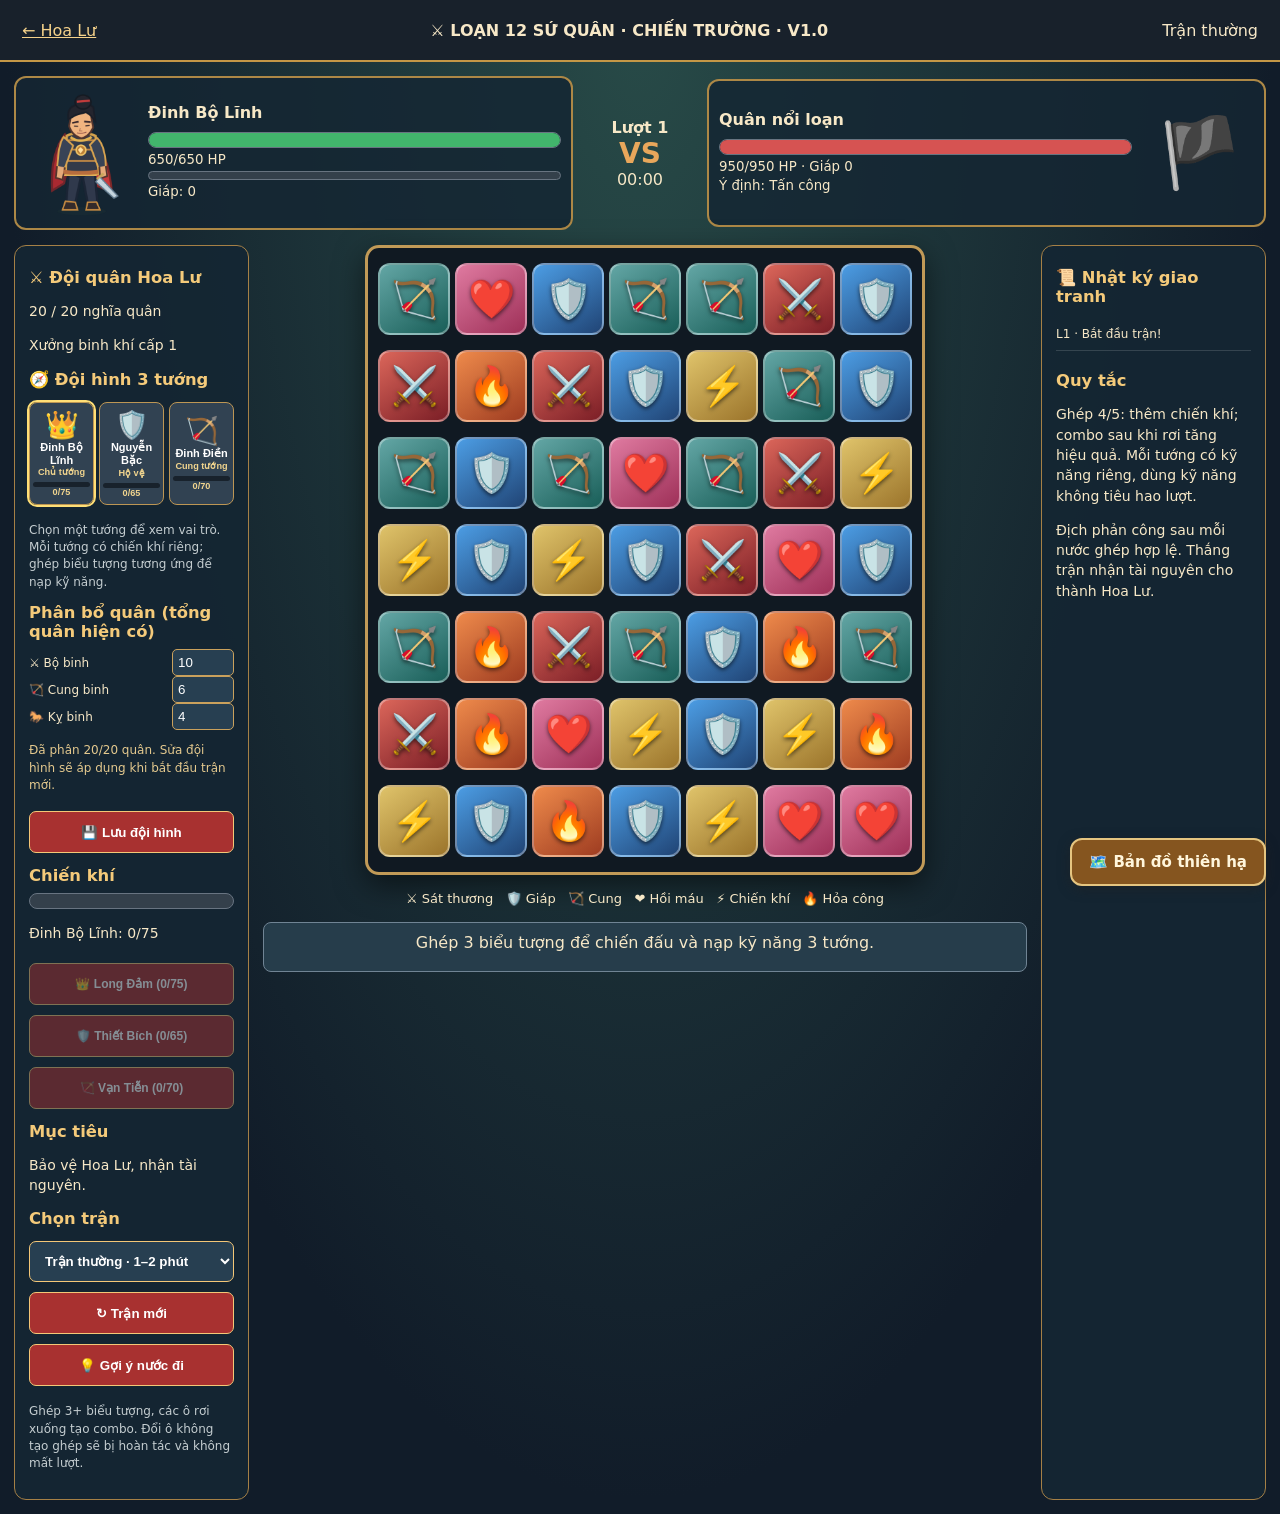
==== battle.html @ 7bb4c20d "feat(v1.0): enable battle visual feedback" ====
<!doctype html><html lang="vi"><head><meta charset="utf-8"><meta name="viewport" content="width=device-width,initial-scale=1"><title>Loạn 12 Sứ Quân | Chiến đấu</title><link rel="stylesheet" href="battle.css"><link rel="stylesheet" href="mobile.css"><link rel="stylesheet" href="mobile-v09.css"><link rel="stylesheet" href="battle-fx-v10.css"></head><body><header><a href="index.html">← Hoa Lư</a><strong>⚔️ LOẠN 12 SỨ QUÂN · CHIẾN TRƯỜNG · V1.0</strong><span id="battle-type">Trận thường</span></header><main><section class="top"><div class="fighter player"><img src="assets/dinh_bo_linh.png" alt="Đinh Bộ Lĩnh"><div class="fdata"><b>Đinh Bộ Lĩnh</b><div class="meter"><div id="php" class="fill green"></div></div><small id="ptxt"></small><div class="meter shield"><div id="pshield" class="fill blue"></div></div><small id="shieldtxt"></small></div></div><div class="mid"><b id="round">Lượt 1</b><div class="vs">VS</div><span id="clock">00:00</span></div><div class="fighter enemy"><div class="enemy-icon">🏴</div><div class="fdata"><b id="enemyname">Quân nổi loạn</b><div class="meter"><div id="ehp" class="fill red"></div></div><small id="etxt"></small><small id="intent">Ý định: Tấn công</small></div></div></section><section class="play"><div class="sidebar"><h3>⚔️ Đội quân Hoa Lư</h3><p id="army"></p><p id="power"></p><h3>🧭 Đội hình 3 tướng</h3><div id="roster" class="roster"></div><p class="note">Chọn một tướng để xem vai trò. Mỗi tướng có chiến khí riêng; ghép biểu tượng tương ứng để nạp kỹ năng.</p><h3>Phân bổ quân (tổng quân hiện có)</h3><div id="troops" class="troops"></div><button id="save-formation">💾 Lưu đội hình</button><h3>Chiến khí</h3><div class="meter"><div class="fill yellow" id="energybar"></div></div><p id="energy"></p><div id="skills" class="skills"></div><h3>Mục tiêu</h3><p id="goal">Đánh bại quân địch.</p><h3>Chọn trận</h3><select id="mode"><option value="normal">Trận thường · 1–2 phút</option><option value="boss">Trận sứ quân · 3–4 phút</option></select><button id="restart">↻ Trận mới</button><button id="hint">💡 Gợi ý nước đi</button><p class="note">Ghép 3+ biểu tượng, các ô rơi xuống tạo combo. Đổi ô không tạo ghép sẽ bị hoàn tác và không mất lượt.</p></div><div class="board-wrap"><div id="board" class="board" role="grid" aria-label="Bàn cờ xếp hình 7 nhân 7"></div><div class="legend">⚔️ Sát thương &nbsp; 🛡️ Giáp &nbsp; 🏹 Cung &nbsp; ❤️ Hồi máu &nbsp; ⚡ Chiến khí &nbsp; 🔥 Hỏa công</div><div id="status" aria-live="polite">Chọn 2 ô liền nhau để ghép 3 biểu tượng.</div></div><div class="sidebar right"><h3>📜 Nhật ký giao tranh</h3><div id="log"></div><h3>Quy tắc</h3><p>Ghép 4/5: thêm chiến khí; combo sau khi rơi tăng hiệu quả. Mỗi tướng có kỹ năng riêng, dùng kỹ năng không tiêu hao lượt.</p><p>Địch phản công sau mỗi nước ghép hợp lệ. Thắng trận nhận tài nguyên cho thành Hoa Lư.</p></div></section></main><div class="overlay hidden" id="result"><div class="dialog"><h2 id="result-title"></h2><p id="result-text"></p><div class="actions"><button id="again">Đánh trận mới</button><a href="index.html">Về Hoa Lư</a></div></div></div><script src="battle.js"></script><script src="mobile-ux.js"></script><script src="battle-fx-v10.js"></script><a href="map.html" style="position:fixed;bottom:14px;right:14px;z-index:9999;background:#85551f;color:#fff6dc;border:2px solid #e5c580;border-radius:12px;padding:13px 17px;font:700 15px system-ui;text-decoration:none;box-shadow:0 3px 12px #2228">🗺️ Bản đồ thiên hạ</a></body></html>
---- battle.css ----
*{box-sizing:border-box}body{margin:0;color:#f7e8c7;font-family:system-ui,'Segoe UI',sans-serif;background:radial-gradient(ellipse at top,#284b48,#111c29 70%)}header{height:62px;background:#18212b;border-bottom:2px solid #c49746;display:flex;align-items:center;justify-content:space-between;padding:8px 22px;gap:12px}a{color:#f5d28a}main{max-width:1280px;margin:auto;padding:14px}.top{display:grid;grid-template-columns:1fr 110px 1fr;gap:12px;align-items:center}.fighter{min-height:148px;border:2px solid #ad8846;border-radius:12px;background:#142633d9;display:flex;gap:12px;align-items:center;padding:10px}.fighter img{width:110px;height:130px;object-fit:contain}.enemy{flex-direction:row-reverse}.enemy-icon{font-size:68px;text-align:center;width:110px}.fdata{flex:1;min-width:0}.fdata b{display:block;margin-bottom:10px}.fdata small{display:block;margin:4px 0}.meter{background:#34404b;height:16px;border-radius:8px;overflow:hidden;border:1px solid #687481}.meter.shield{height:9px}.fill{height:100%;transition:width .25s;width:100%}.green{background:#42b56c}.red{background:#d65352}.blue{background:#5fa7ee}.yellow{background:#f5c453}.mid{text-align:center}.vs{font-size:28px;color:#e9a75b;font-weight:900}.play{display:grid;grid-template-columns:235px minmax(340px,1fr) 225px;gap:14px;margin-top:15px}.sidebar{border:1px solid #a58046;border-radius:12px;background:#142633e8;padding:14px;font-size:14px}.sidebar h3{color:#f4ca7a;margin:8px 0}.sidebar p{line-height:1.45}.note{color:#c4cdd0;font-size:12px}.board-wrap{text-align:center}.board{display:grid;grid-template-columns:repeat(7,minmax(0,1fr));gap:5px;max-width:560px;margin:0 auto;background:#101922;padding:10px;border:3px solid #c19a57;border-radius:14px;box-shadow:0 10px 30px #0008}.cell{aspect-ratio:1;min-width:0;cursor:pointer;border-radius:12px;border:2px solid #ffffff55;font-size:clamp(21px,3.1vw,38px);display:grid;place-items:center;transition:transform .1s,outline .1s;text-shadow:0 2px 4px #0009}.cell:focus-visible{outline:3px solid white}.cell.selected{outline:4px solid #fff4a4;transform:scale(.95)}.cell.hint{outline:4px solid #55e4ec}.t0{background:linear-gradient(145deg,#db665a,#7b1e26)}.t1{background:linear-gradient(145deg,#4c9de4,#204475)}.t2{background:linear-gradient(145deg,#63a6a5,#195e58)}.t3{background:linear-gradient(145deg,#df7aa0,#9e3058)}.t4{background:linear-gradient(145deg,#dfc36a,#9b742b)}.t5{background:linear-gradient(145deg,#ee8a4b,#9e3c21)}button,select{background:#a83130;color:white;border:1px solid #f4c777;border-radius:7px;padding:11px;cursor:pointer;font-weight:700;width:100%;margin:5px 0}button:disabled{opacity:.48;cursor:not-allowed}select{background:#273f51}.legend{font-size:13px;margin:12px auto;line-height:1.8}#status{min-height:50px;background:#263d4b;border:1px solid #708494;padding:10px;border-radius:8px}#log{max-height:360px;overflow:auto;font-size:12px}#log p{border-bottom:1px solid #ffffff24;padding-bottom:7px}.overlay{position:fixed;inset:0;background:#050c12d9;display:grid;place-items:center;padding:20px}.hidden{display:none}.dialog{max-width:450px;background:#213546;border:2px solid #d6a454;padding:28px;border-radius:14px;text-align:center}.actions{display:flex;gap:10px;align-items:center}.actions a{white-space:nowrap}@media(max-width:900px){.play{grid-template-columns:1fr}.sidebar.right{display:none}.sidebar{order:2}.board-wrap{order:1}.top{grid-template-columns:1fr 65px 1fr}.fighter{padding:6px;gap:4px}.fighter img,.enemy-icon{width:60px;height:80px;font-size:42px}.fdata b{font-size:12px}.board{max-width:510px}.cell{font-size:clamp(20px,6vw,34px)}}@media(max-width:480px){header{font-size:11px;padding:5px}.top{gap:4px}.mid{font-size:12px}.fighter{min-height:100px}.fighter img,.enemy-icon{width:45px;height:65px;font-size:32px}.board{gap:3px;padding:5px}.cell{border-radius:7px}.legend{font-size:11px}}
.roster{display:grid;grid-template-columns:repeat(3,minmax(0,1fr));gap:5px}.hero-card{padding:6px 3px;background:#314252;border:1px solid #bd9654;border-radius:8px;text-align:center;cursor:pointer;font-size:11px}.hero-card.active{outline:2px solid #ffdf76}.hero-card .face{font-size:27px}.hero-card small{display:block;color:#f0d48e}.hero-card .mini{height:5px;background:#18222c;border-radius:5px;margin-top:5px;overflow:hidden}.hero-card .mini span{display:block;height:100%;background:#e4c451}.troops label{display:flex;justify-content:space-between;align-items:center;gap:8px;font-size:12px}.troops input{width:62px;padding:5px;border-radius:5px;background:#273f51;color:white;border:1px solid #caa15c}.troops .warn{color:#ffad9a}.skills button{font-size:12px;white-space:normal}.formation-note{font-size:12px;color:#e4c98e}
---- mobile.css ----
/* V0.8 mobile overrides */html{ -webkit-text-size-adjust:100%; }button,a,input,select{touch-action:manipulation}button{min-height:42px}body{overflow-x:hidden} @media(max-width:820px){header{padding:10px!important}.wrap{display:flex!important;flex-direction:column!important;padding:9px!important;gap:10px!important}.side{width:100%!important}.city{min-height:410px!important}.building{width:clamp(90px,23%,170px)!important}.building span{font-size:10px!important;padding:3px!important}.panel{padding:11px!important}.resources{gap:4px!important}.res{padding:6px!important;font-size:12px!important}.map{min-height:410px!important}.node{width:clamp(56px,13vw,85px)!important;padding:4px 2px!important}.node strong{font-size:9px!important}.actions{gap:6px!important}.actions button{flex:1 1 42%}nav{display:flex;gap:5px;flex-wrap:wrap}nav a{padding:9px!important} .board{max-width:min(96vw,520px)!important;margin:auto} .cell{min-width:0!important;aspect-ratio:1;font-size:clamp(17px,5vw,30px)!important;padding:0!important} .roster,.skills{flex-wrap:wrap!important} .hero-card{min-width:85px!important} }@media(max-width:480px){.map{min-height:350px!important}.node{width:58px!important}.node strong{font-size:8px!important}.city{min-height:330px!important}.building{width:24%!important}.building span{font-size:9px!important}.scene{padding:12px!important}.wrap{padding:5px!important}}
---- mobile-v09.css ----
/* V0.9: Mobile-first refinements, safe-area and touch-friendly controls. */
html{scroll-padding-top:12px}
body{padding-bottom:env(safe-area-inset-bottom,0px)}
button,a,select,input{ -webkit-tap-highlight-color:transparent }
button:focus-visible,a:focus-visible,input:focus-visible,select:focus-visible{outline:3px solid #ffdc80;outline-offset:2px}
#board{touch-action:none;user-select:none;-webkit-user-select:none}
#board .cell{touch-action:none;user-select:none;-webkit-user-select:none}
@media(max-width:820px){
  .play{display:flex!important;flex-direction:column!important;gap:12px!important}
  .board-wrap{order:0;min-width:0!important;width:100%!important}
  .sidebar{order:1;min-width:0!important;width:100%!important}
  .sidebar.right{order:2}
  .top{display:flex!important;flex-wrap:wrap!important;gap:8px!important}
  .fighter{min-width:0!important;flex:1 1 40%!important}
  .mid{flex:0 0 100%!important;order:3;display:flex!important;align-items:center;justify-content:center;gap:18px}
  #board{width:min(96vw,490px)!important;max-width:100%!important;aspect-ratio:1;margin:0 auto}
  #board .cell{min-width:0!important;min-height:0!important;aspect-ratio:1}
  .board-wrap{padding:8px!important}
  .troops input{max-width:110px}
  .overlay .dialog{width:min(94vw,450px);max-height:85dvh;overflow:auto}
  .node{min-height:42px!important}
}
@media(max-width:430px){
  .fighter img{max-width:64px!important;height:auto!important}
  .top{padding:8px!important}
  #board{width:min(96vw,390px)!important}
  #board .cell{font-size:clamp(17px,5.8vw,27px)!important}
  .legend{font-size:12px;line-height:1.8}
  .resources{justify-content:center}
  .res{font-size:12px!important}
  .map .node{font-size:9px!important}
}
---- battle-fx-v10.css ----
/* V1.0 Phase 2 — lightweight battle feedback */
.battle-fx-layer{position:fixed;inset:0;pointer-events:none;z-index:1500;overflow:hidden}
.battle-float{position:absolute;transform:translate(-50%,-50%);font-size:clamp(20px,4vw,32px);font-weight:900;white-space:nowrap;text-shadow:0 2px 2px #101923,0 0 9px #101923;animation:battle-float-up .9s ease-out forwards}
.battle-float.damage{color:#ff9b80}.battle-float.heal{color:#8bf6a5}.battle-float.shield{color:#8bd6ff}.battle-float.combo{color:#ffe181;letter-spacing:1px}
.battle-hit{animation:battle-hit .45s ease-in-out}.battle-combo{animation:battle-combo .45s ease-out}
.battle-victory{animation:battle-result-in .45s ease-out;border-color:#ffe17d!important;box-shadow:0 0 40px #ffd25c55}
.battle-defeat{animation:battle-result-in .45s ease-out}
#result .dialog #result-title{font-size:clamp(23px,5vw,32px);margin-top:0}
#result .dialog #result-text{line-height:1.65}
#result .dialog .actions{justify-content:center;flex-wrap:wrap}
#result .dialog .actions button{min-width:135px;flex:1}
@keyframes battle-float-up{0%{opacity:0;transform:translate(-50%,-15%) scale(.7)}20%{opacity:1}100%{opacity:0;transform:translate(-50%,-180%) scale(1.1)}}
@keyframes battle-hit{0%,100%{filter:none}25%,75%{filter:brightness(1.6)}50%{filter:brightness(.8)}}
@keyframes battle-combo{0%,100%{box-shadow:0 10px 30px #0008}50%{box-shadow:0 0 30px #ffcb6b99}}
@keyframes battle-result-in{from{opacity:0;transform:translateY(18px) scale(.95)}to{opacity:1;transform:translateY(0) scale(1)}}
@media(prefers-reduced-motion:reduce){.battle-float,.battle-hit,.battle-combo,.battle-victory,.battle-defeat{animation:none!important}}
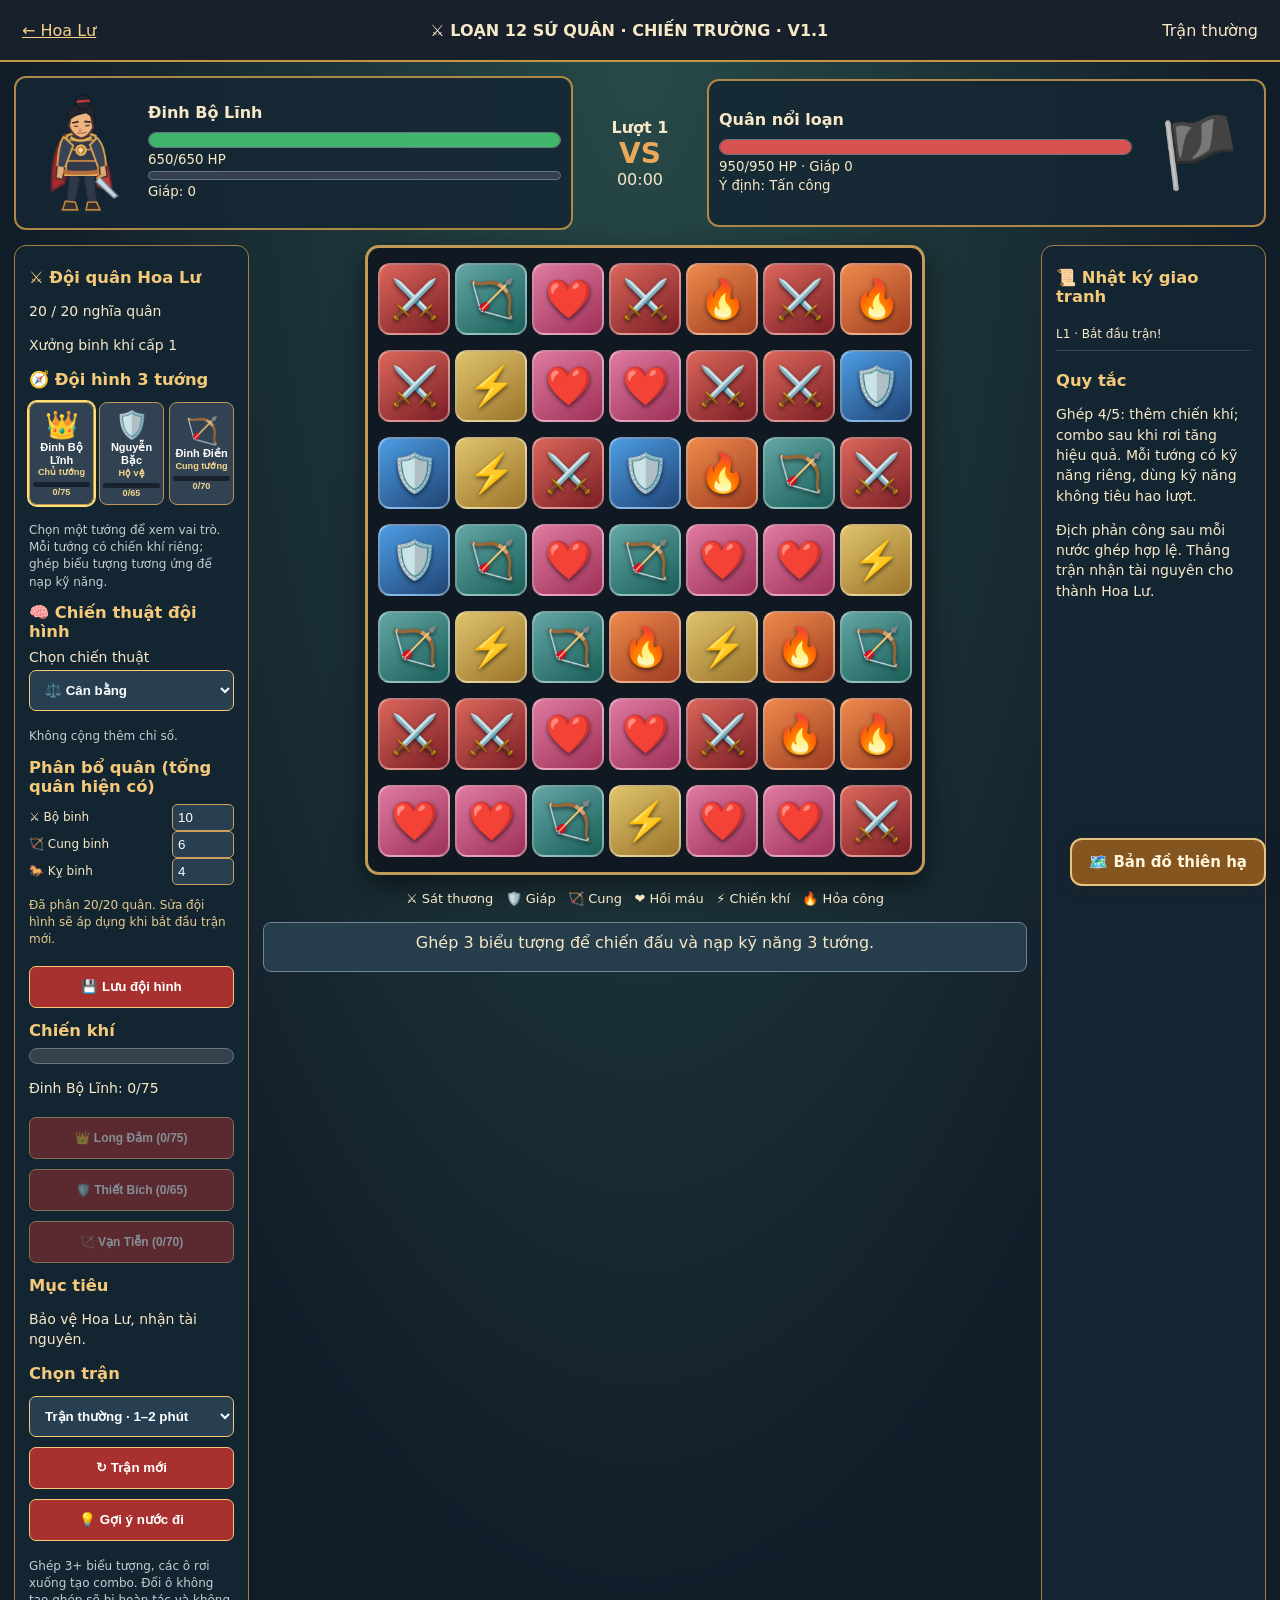
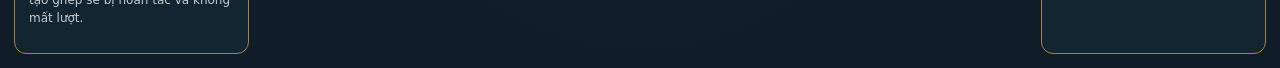
==== commit 784b62c1: "feat(v1.1): add formation doctrine selector to battle UI" ====
--- a/battle.html
+++ b/battle.html
@@ -1 +1 @@
-<!doctype html><html lang="vi"><head><meta charset="utf-8"><meta name="viewport" content="width=device-width,initial-scale=1"><title>Loạn 12 Sứ Quân | Chiến đấu</title><link rel="stylesheet" href="battle.css"><link rel="stylesheet" href="mobile.css"><link rel="stylesheet" href="mobile-v09.css"><link rel="stylesheet" href="battle-fx-v10.css"></head><body><header><a href="index.html">← Hoa Lư</a><strong>⚔️ LOẠN 12 SỨ QUÂN · CHIẾN TRƯỜNG · V1.0</strong><span id="battle-type">Trận thường</span></header><main><section class="top"><div class="fighter player"><img src="assets/dinh_bo_linh.png" alt="Đinh Bộ Lĩnh"><div class="fdata"><b>Đinh Bộ Lĩnh</b><div class="meter"><div id="php" class="fill green"></div></div><small id="ptxt"></small><div class="meter shield"><div id="pshield" class="fill blue"></div></div><small id="shieldtxt"></small></div></div><div class="mid"><b id="round">Lượt 1</b><div class="vs">VS</div><span id="clock">00:00</span></div><div class="fighter enemy"><div class="enemy-icon">🏴</div><div class="fdata"><b id="enemyname">Quân nổi loạn</b><div class="meter"><div id="ehp" class="fill red"></div></div><small id="etxt"></small><small id="intent">Ý định: Tấn công</small></div></div></section><section class="play"><div class="sidebar"><h3>⚔️ Đội quân Hoa Lư</h3><p id="army"></p><p id="power"></p><h3>🧭 Đội hình 3 tướng</h3><div id="roster" class="roster"></div><p class="note">Chọn một tướng để xem vai trò. Mỗi tướng có chiến khí riêng; ghép biểu tượng tương ứng để nạp kỹ năng.</p><h3>Phân bổ quân (tổng quân hiện có)</h3><div id="troops" class="troops"></div><button id="save-formation">💾 Lưu đội hình</button><h3>Chiến khí</h3><div class="meter"><div class="fill yellow" id="energybar"></div></div><p id="energy"></p><div id="skills" class="skills"></div><h3>Mục tiêu</h3><p id="goal">Đánh bại quân địch.</p><h3>Chọn trận</h3><select id="mode"><option value="normal">Trận thường · 1–2 phút</option><option value="boss">Trận sứ quân · 3–4 phút</option></select><button id="restart">↻ Trận mới</button><button id="hint">💡 Gợi ý nước đi</button><p class="note">Ghép 3+ biểu tượng, các ô rơi xuống tạo combo. Đổi ô không tạo ghép sẽ bị hoàn tác và không mất lượt.</p></div><div class="board-wrap"><div id="board" class="board" role="grid" aria-label="Bàn cờ xếp hình 7 nhân 7"></div><div class="legend">⚔️ Sát thương &nbsp; 🛡️ Giáp &nbsp; 🏹 Cung &nbsp; ❤️ Hồi máu &nbsp; ⚡ Chiến khí &nbsp; 🔥 Hỏa công</div><div id="status" aria-live="polite">Chọn 2 ô liền nhau để ghép 3 biểu tượng.</div></div><div class="sidebar right"><h3>📜 Nhật ký giao tranh</h3><div id="log"></div><h3>Quy tắc</h3><p>Ghép 4/5: thêm chiến khí; combo sau khi rơi tăng hiệu quả. Mỗi tướng có kỹ năng riêng, dùng kỹ năng không tiêu hao lượt.</p><p>Địch phản công sau mỗi nước ghép hợp lệ. Thắng trận nhận tài nguyên cho thành Hoa Lư.</p></div></section></main><div class="overlay hidden" id="result"><div class="dialog"><h2 id="result-title"></h2><p id="result-text"></p><div class="actions"><button id="again">Đánh trận mới</button><a href="index.html">Về Hoa Lư</a></div></div></div><script src="battle.js"></script><script src="mobile-ux.js"></script><script src="battle-fx-v10.js"></script><a href="map.html" style="position:fixed;bottom:14px;right:14px;z-index:9999;background:#85551f;color:#fff6dc;border:2px solid #e5c580;border-radius:12px;padding:13px 17px;font:700 15px system-ui;text-decoration:none;box-shadow:0 3px 12px #2228">🗺️ Bản đồ thiên hạ</a></body></html>+<!doctype html><html lang="vi"><head><meta charset="utf-8"><meta name="viewport" content="width=device-width,initial-scale=1"><title>Loạn 12 Sứ Quân | Chiến đấu</title><link rel="stylesheet" href="battle.css"><link rel="stylesheet" href="mobile.css"><link rel="stylesheet" href="mobile-v09.css"><link rel="stylesheet" href="battle-fx-v10.css"><link rel="stylesheet" href="heroes-v11.css"></head><body><header><a href="index.html">← Hoa Lư</a><strong>⚔️ LOẠN 12 SỨ QUÂN · CHIẾN TRƯỜNG · V1.1</strong><span id="battle-type">Trận thường</span></header><main><section class="top"><div class="fighter player"><img src="assets/dinh_bo_linh.png" alt="Đinh Bộ Lĩnh"><div class="fdata"><b>Đinh Bộ Lĩnh</b><div class="meter"><div id="php" class="fill green"></div></div><small id="ptxt"></small><div class="meter shield"><div id="pshield" class="fill blue"></div></div><small id="shieldtxt"></small></div></div><div class="mid"><b id="round">Lượt 1</b><div class="vs">VS</div><span id="clock">00:00</span></div><div class="fighter enemy"><div class="enemy-icon">🏴</div><div class="fdata"><b id="enemyname">Quân nổi loạn</b><div class="meter"><div id="ehp" class="fill red"></div></div><small id="etxt"></small><small id="intent">Ý định: Tấn công</small></div></div></section><section class="play"><div class="sidebar"><h3>⚔️ Đội quân Hoa Lư</h3><p id="army"></p><p id="power"></p><h3>🧭 Đội hình 3 tướng</h3><div id="roster" class="roster"></div><p class="note">Chọn một tướng để xem vai trò. Mỗi tướng có chiến khí riêng; ghép biểu tượng tương ứng để nạp kỹ năng.</p><h3>🧠 Chiến thuật đội hình</h3><label for="doctrine">Chọn chiến thuật</label><select id="doctrine"><option value="balanced">⚖️ Cân bằng</option><option value="assault">⚔️ Tiên phong</option><option value="defense">🛡️ Kiên thủ</option><option value="support">❤️ Hậu cần</option></select><p id="doctrine-desc" class="note"></p><h3>Phân bổ quân (tổng quân hiện có)</h3><div id="troops" class="troops"></div><button id="save-formation">💾 Lưu đội hình</button><h3>Chiến khí</h3><div class="meter"><div class="fill yellow" id="energybar"></div></div><p id="energy"></p><div id="skills" class="skills"></div><h3>Mục tiêu</h3><p id="goal">Đánh bại quân địch.</p><h3>Chọn trận</h3><select id="mode"><option value="normal">Trận thường · 1–2 phút</option><option value="boss">Trận sứ quân · 3–4 phút</option></select><button id="restart">↻ Trận mới</button><button id="hint">💡 Gợi ý nước đi</button><p class="note">Ghép 3+ biểu tượng, các ô rơi xuống tạo combo. Đổi ô không tạo ghép sẽ bị hoàn tác và không mất lượt.</p></div><div class="board-wrap"><div id="board" class="board" role="grid" aria-label="Bàn cờ xếp hình 7 nhân 7"></div><div class="legend">⚔️ Sát thương &nbsp; 🛡️ Giáp &nbsp; 🏹 Cung &nbsp; ❤️ Hồi máu &nbsp; ⚡ Chiến khí &nbsp; 🔥 Hỏa công</div><div id="status" aria-live="polite">Chọn 2 ô liền nhau để ghép 3 biểu tượng.</div></div><div class="sidebar right"><h3>📜 Nhật ký giao tranh</h3><div id="log"></div><h3>Quy tắc</h3><p>Ghép 4/5: thêm chiến khí; combo sau khi rơi tăng hiệu quả. Mỗi tướng có kỹ năng riêng, dùng kỹ năng không tiêu hao lượt.</p><p>Địch phản công sau mỗi nước ghép hợp lệ. Thắng trận nhận tài nguyên cho thành Hoa Lư.</p></div></section></main><div class="overlay hidden" id="result"><div class="dialog"><h2 id="result-title"></h2><p id="result-text"></p><div class="actions"><button id="again">Đánh trận mới</button><a href="index.html">Về Hoa Lư</a></div></div></div><script src="battle.js"></script><script src="mobile-ux.js"></script><script src="battle-fx-v10.js"></script><a href="map.html" style="position:fixed;bottom:14px;right:14px;z-index:9999;background:#85551f;color:#fff6dc;border:2px solid #e5c580;border-radius:12px;padding:13px 17px;font:700 15px system-ui;text-decoration:none;box-shadow:0 3px 12px #2228">🗺️ Bản đồ thiên hạ</a></body></html>
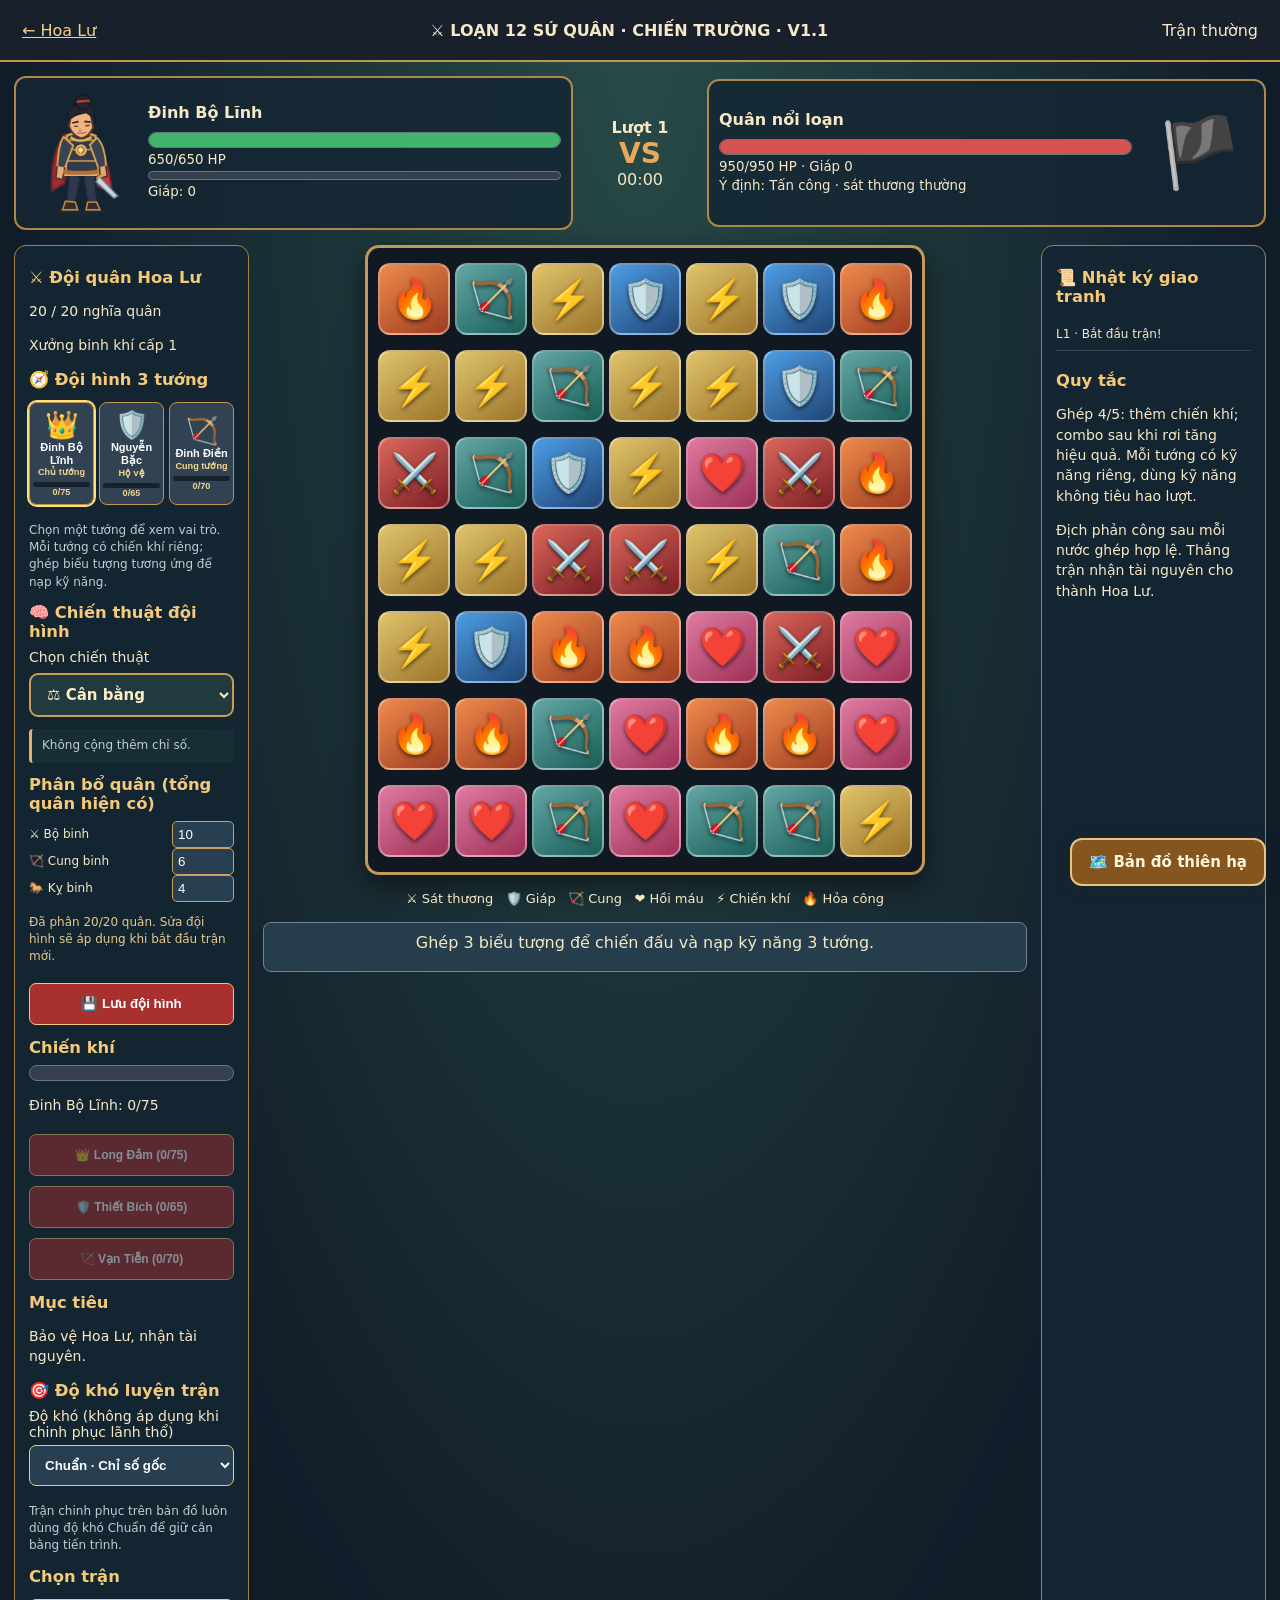
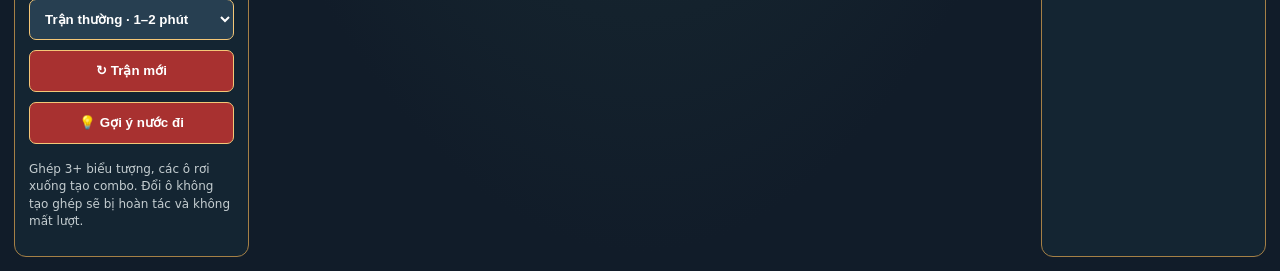
==== commit 19403323: "feat(v1.1): add practice difficulty selector" ====
--- a/battle.html
+++ b/battle.html
@@ -1 +1 @@
-<!doctype html><html lang="vi"><head><meta charset="utf-8"><meta name="viewport" content="width=device-width,initial-scale=1"><title>Loạn 12 Sứ Quân | Chiến đấu</title><link rel="stylesheet" href="battle.css"><link rel="stylesheet" href="mobile.css"><link rel="stylesheet" href="mobile-v09.css"><link rel="stylesheet" href="battle-fx-v10.css"><link rel="stylesheet" href="heroes-v11.css"></head><body><header><a href="index.html">← Hoa Lư</a><strong>⚔️ LOẠN 12 SỨ QUÂN · CHIẾN TRƯỜNG · V1.1</strong><span id="battle-type">Trận thường</span></header><main><section class="top"><div class="fighter player"><img src="assets/dinh_bo_linh.png" alt="Đinh Bộ Lĩnh"><div class="fdata"><b>Đinh Bộ Lĩnh</b><div class="meter"><div id="php" class="fill green"></div></div><small id="ptxt"></small><div class="meter shield"><div id="pshield" class="fill blue"></div></div><small id="shieldtxt"></small></div></div><div class="mid"><b id="round">Lượt 1</b><div class="vs">VS</div><span id="clock">00:00</span></div><div class="fighter enemy"><div class="enemy-icon">🏴</div><div class="fdata"><b id="enemyname">Quân nổi loạn</b><div class="meter"><div id="ehp" class="fill red"></div></div><small id="etxt"></small><small id="intent">Ý định: Tấn công</small></div></div></section><section class="play"><div class="sidebar"><h3>⚔️ Đội quân Hoa Lư</h3><p id="army"></p><p id="power"></p><h3>🧭 Đội hình 3 tướng</h3><div id="roster" class="roster"></div><p class="note">Chọn một tướng để xem vai trò. Mỗi tướng có chiến khí riêng; ghép biểu tượng tương ứng để nạp kỹ năng.</p><h3>🧠 Chiến thuật đội hình</h3><label for="doctrine">Chọn chiến thuật</label><select id="doctrine"><option value="balanced">⚖️ Cân bằng</option><option value="assault">⚔️ Tiên phong</option><option value="defense">🛡️ Kiên thủ</option><option value="support">❤️ Hậu cần</option></select><p id="doctrine-desc" class="note"></p><h3>Phân bổ quân (tổng quân hiện có)</h3><div id="troops" class="troops"></div><button id="save-formation">💾 Lưu đội hình</button><h3>Chiến khí</h3><div class="meter"><div class="fill yellow" id="energybar"></div></div><p id="energy"></p><div id="skills" class="skills"></div><h3>Mục tiêu</h3><p id="goal">Đánh bại quân địch.</p><h3>Chọn trận</h3><select id="mode"><option value="normal">Trận thường · 1–2 phút</option><option value="boss">Trận sứ quân · 3–4 phút</option></select><button id="restart">↻ Trận mới</button><button id="hint">💡 Gợi ý nước đi</button><p class="note">Ghép 3+ biểu tượng, các ô rơi xuống tạo combo. Đổi ô không tạo ghép sẽ bị hoàn tác và không mất lượt.</p></div><div class="board-wrap"><div id="board" class="board" role="grid" aria-label="Bàn cờ xếp hình 7 nhân 7"></div><div class="legend">⚔️ Sát thương &nbsp; 🛡️ Giáp &nbsp; 🏹 Cung &nbsp; ❤️ Hồi máu &nbsp; ⚡ Chiến khí &nbsp; 🔥 Hỏa công</div><div id="status" aria-live="polite">Chọn 2 ô liền nhau để ghép 3 biểu tượng.</div></div><div class="sidebar right"><h3>📜 Nhật ký giao tranh</h3><div id="log"></div><h3>Quy tắc</h3><p>Ghép 4/5: thêm chiến khí; combo sau khi rơi tăng hiệu quả. Mỗi tướng có kỹ năng riêng, dùng kỹ năng không tiêu hao lượt.</p><p>Địch phản công sau mỗi nước ghép hợp lệ. Thắng trận nhận tài nguyên cho thành Hoa Lư.</p></div></section></main><div class="overlay hidden" id="result"><div class="dialog"><h2 id="result-title"></h2><p id="result-text"></p><div class="actions"><button id="again">Đánh trận mới</button><a href="index.html">Về Hoa Lư</a></div></div></div><script src="battle.js"></script><script src="mobile-ux.js"></script><script src="battle-fx-v10.js"></script><a href="map.html" style="position:fixed;bottom:14px;right:14px;z-index:9999;background:#85551f;color:#fff6dc;border:2px solid #e5c580;border-radius:12px;padding:13px 17px;font:700 15px system-ui;text-decoration:none;box-shadow:0 3px 12px #2228">🗺️ Bản đồ thiên hạ</a></body></html>+<!doctype html><html lang="vi"><head><meta charset="utf-8"><meta name="viewport" content="width=device-width,initial-scale=1"><title>Loạn 12 Sứ Quân | Chiến đấu</title><link rel="stylesheet" href="battle.css"><link rel="stylesheet" href="mobile.css"><link rel="stylesheet" href="mobile-v09.css"><link rel="stylesheet" href="battle-fx-v10.css"><link rel="stylesheet" href="heroes-v11.css"></head><body><header><a href="index.html">← Hoa Lư</a><strong>⚔️ LOẠN 12 SỨ QUÂN · CHIẾN TRƯỜNG · V1.1</strong><span id="battle-type">Trận thường</span></header><main><section class="top"><div class="fighter player"><img src="assets/dinh_bo_linh.png" alt="Đinh Bộ Lĩnh"><div class="fdata"><b>Đinh Bộ Lĩnh</b><div class="meter"><div id="php" class="fill green"></div></div><small id="ptxt"></small><div class="meter shield"><div id="pshield" class="fill blue"></div></div><small id="shieldtxt"></small></div></div><div class="mid"><b id="round">Lượt 1</b><div class="vs">VS</div><span id="clock">00:00</span></div><div class="fighter enemy"><div class="enemy-icon">🏴</div><div class="fdata"><b id="enemyname">Quân nổi loạn</b><div class="meter"><div id="ehp" class="fill red"></div></div><small id="etxt"></small><small id="intent">Ý định: Tấn công</small></div></div></section><section class="play"><div class="sidebar"><h3>⚔️ Đội quân Hoa Lư</h3><p id="army"></p><p id="power"></p><h3>🧭 Đội hình 3 tướng</h3><div id="roster" class="roster"></div><p class="note">Chọn một tướng để xem vai trò. Mỗi tướng có chiến khí riêng; ghép biểu tượng tương ứng để nạp kỹ năng.</p><h3>🧠 Chiến thuật đội hình</h3><label for="doctrine">Chọn chiến thuật</label><select id="doctrine"><option value="balanced">⚖️ Cân bằng</option><option value="assault">⚔️ Tiên phong</option><option value="defense">🛡️ Kiên thủ</option><option value="support">❤️ Hậu cần</option></select><p id="doctrine-desc" class="note"></p><h3>Phân bổ quân (tổng quân hiện có)</h3><div id="troops" class="troops"></div><button id="save-formation">💾 Lưu đội hình</button><h3>Chiến khí</h3><div class="meter"><div class="fill yellow" id="energybar"></div></div><p id="energy"></p><div id="skills" class="skills"></div><h3>Mục tiêu</h3><p id="goal">Đánh bại quân địch.</p><h3>🎯 Độ khó luyện trận</h3><label for="difficulty">Độ khó (không áp dụng khi chinh phục lãnh thổ)</label><select id="difficulty"><option value="easy">Dễ · HP địch 80%, sát thương 75%</option><option value="normal">Chuẩn · Chỉ số gốc</option><option value="hard">Khó · HP địch 120%, sát thương 125%</option></select><p class="note">Trận chinh phục trên bản đồ luôn dùng độ khó Chuẩn để giữ cân bằng tiến trình.</p><h3>Chọn trận</h3><select id="mode"><option value="normal">Trận thường · 1–2 phút</option><option value="boss">Trận sứ quân · 3–4 phút</option></select><button id="restart">↻ Trận mới</button><button id="hint">💡 Gợi ý nước đi</button><p class="note">Ghép 3+ biểu tượng, các ô rơi xuống tạo combo. Đổi ô không tạo ghép sẽ bị hoàn tác và không mất lượt.</p></div><div class="board-wrap"><div id="board" class="board" role="grid" aria-label="Bàn cờ xếp hình 7 nhân 7"></div><div class="legend">⚔️ Sát thương &nbsp; 🛡️ Giáp &nbsp; 🏹 Cung &nbsp; ❤️ Hồi máu &nbsp; ⚡ Chiến khí &nbsp; 🔥 Hỏa công</div><div id="status" aria-live="polite">Chọn 2 ô liền nhau để ghép 3 biểu tượng.</div></div><div class="sidebar right"><h3>📜 Nhật ký giao tranh</h3><div id="log"></div><h3>Quy tắc</h3><p>Ghép 4/5: thêm chiến khí; combo sau khi rơi tăng hiệu quả. Mỗi tướng có kỹ năng riêng, dùng kỹ năng không tiêu hao lượt.</p><p>Địch phản công sau mỗi nước ghép hợp lệ. Thắng trận nhận tài nguyên cho thành Hoa Lư.</p></div></section></main><div class="overlay hidden" id="result"><div class="dialog"><h2 id="result-title"></h2><p id="result-text"></p><div class="actions"><button id="again">Đánh trận mới</button><a href="index.html">Về Hoa Lư</a></div></div></div><script src="battle.js"></script><script src="mobile-ux.js"></script><script src="battle-fx-v10.js"></script><a href="map.html" style="position:fixed;bottom:14px;right:14px;z-index:9999;background:#85551f;color:#fff6dc;border:2px solid #e5c580;border-radius:12px;padding:13px 17px;font:700 15px system-ui;text-decoration:none;box-shadow:0 3px 12px #2228">🗺️ Bản đồ thiên hạ</a></body></html>
--- a/heroes-v11.css
+++ b/heroes-v11.css
@@ -0,0 +1 @@
+#doctrine{display:block;width:100%;padding:10px 12px;margin:8px 0;border:2px solid #c99c57;border-radius:9px;background:#203a3f;color:#ffedc5;font:700 15px system-ui;min-height:44px}#doctrine:focus-visible{outline:3px solid #ffe4a5;outline-offset:2px}#doctrine-desc{border-left:3px solid #e2b366;padding:8px 10px;background:#172e35;border-radius:4px;line-height:1.45}.hero-card:focus-visible{outline:3px solid #ffe4a5;outline-offset:2px}@media(max-width:600px){#doctrine{font-size:16px}}
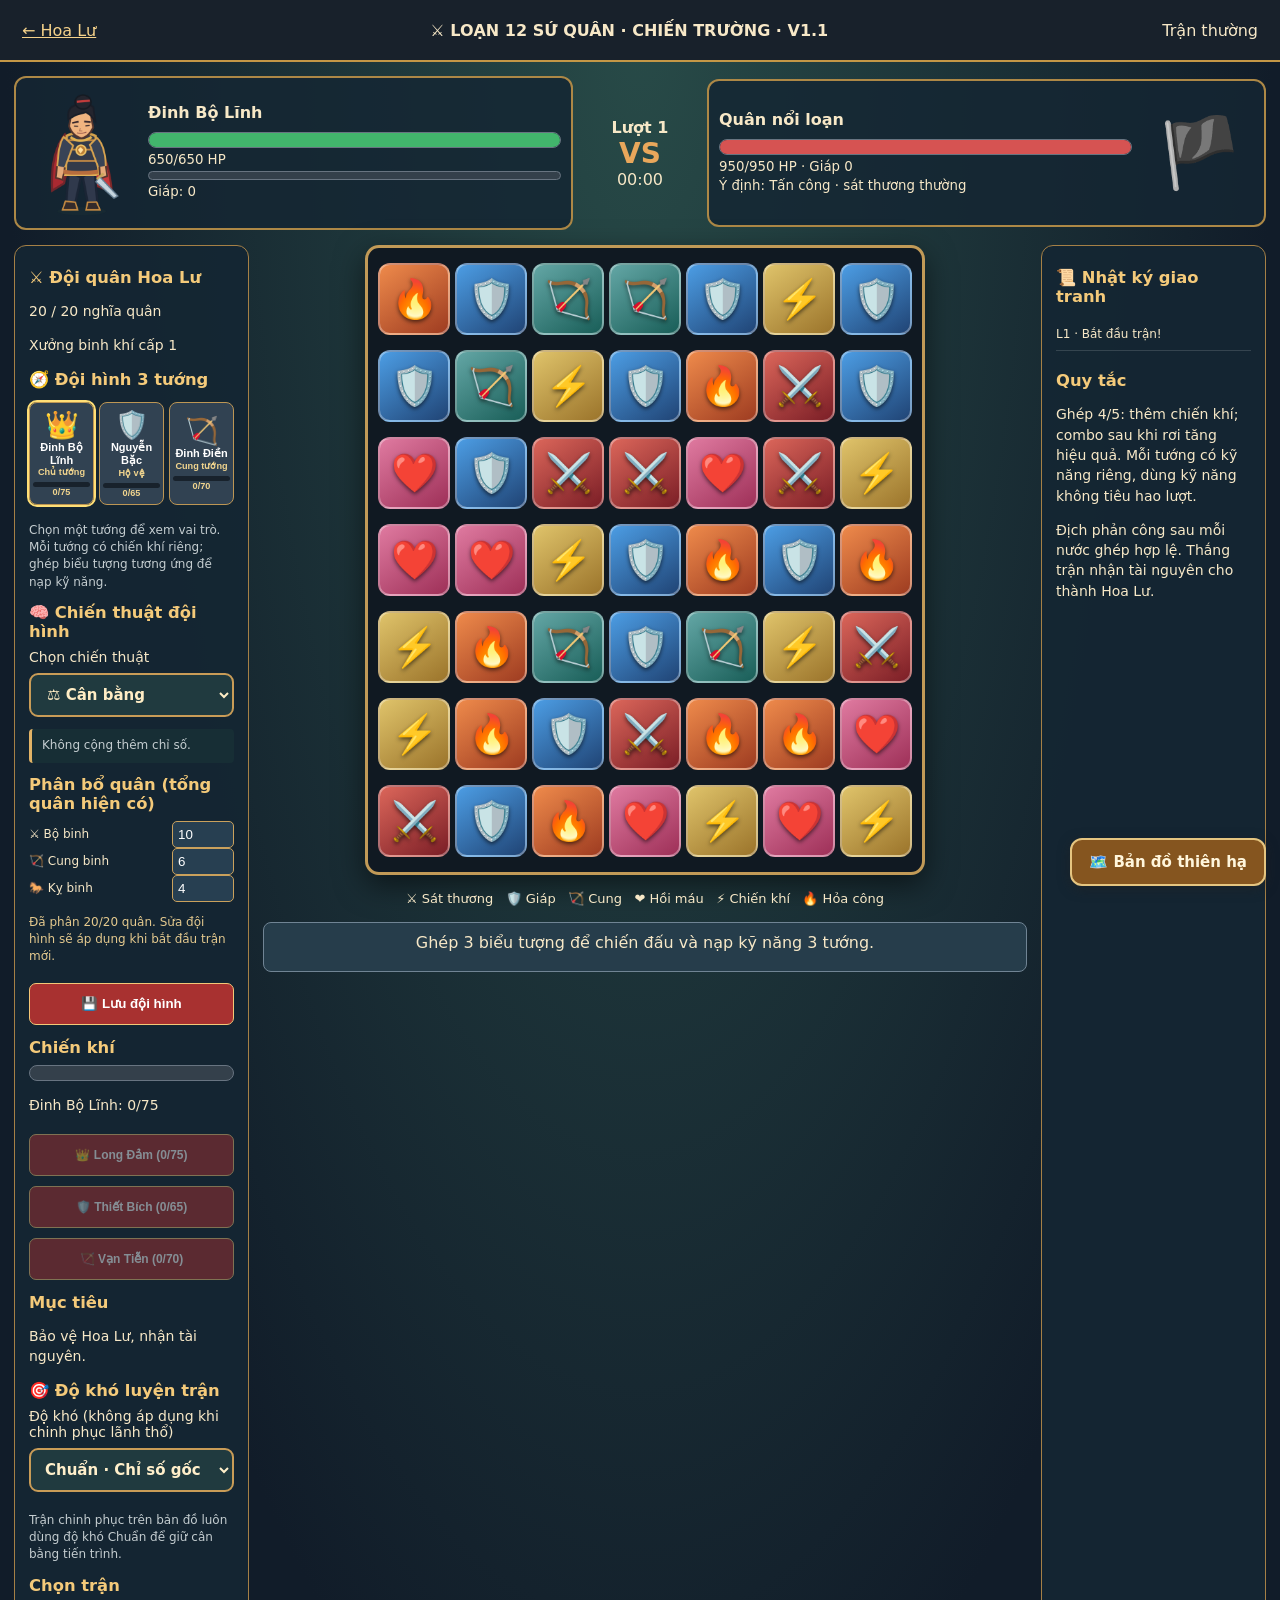
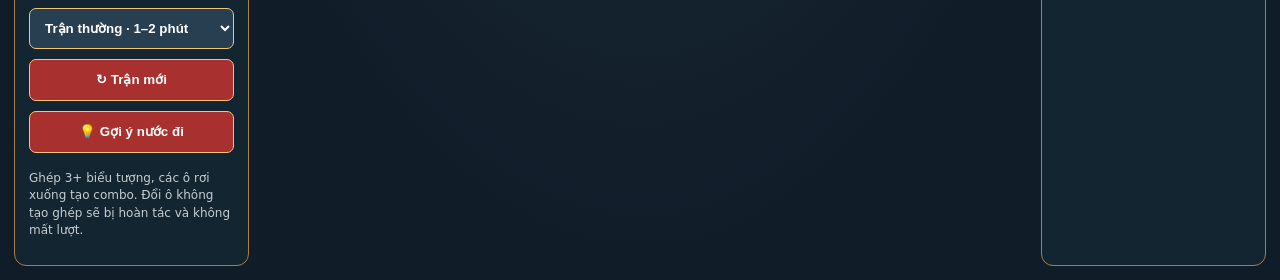
==== commit a3fc542e: "style(v1.1): load enemy difficulty mobile styles" ====
--- a/battle.html
+++ b/battle.html
@@ -1 +1 @@
-<!doctype html><html lang="vi"><head><meta charset="utf-8"><meta name="viewport" content="width=device-width,initial-scale=1"><title>Loạn 12 Sứ Quân | Chiến đấu</title><link rel="stylesheet" href="battle.css"><link rel="stylesheet" href="mobile.css"><link rel="stylesheet" href="mobile-v09.css"><link rel="stylesheet" href="battle-fx-v10.css"><link rel="stylesheet" href="heroes-v11.css"></head><body><header><a href="index.html">← Hoa Lư</a><strong>⚔️ LOẠN 12 SỨ QUÂN · CHIẾN TRƯỜNG · V1.1</strong><span id="battle-type">Trận thường</span></header><main><section class="top"><div class="fighter player"><img src="assets/dinh_bo_linh.png" alt="Đinh Bộ Lĩnh"><div class="fdata"><b>Đinh Bộ Lĩnh</b><div class="meter"><div id="php" class="fill green"></div></div><small id="ptxt"></small><div class="meter shield"><div id="pshield" class="fill blue"></div></div><small id="shieldtxt"></small></div></div><div class="mid"><b id="round">Lượt 1</b><div class="vs">VS</div><span id="clock">00:00</span></div><div class="fighter enemy"><div class="enemy-icon">🏴</div><div class="fdata"><b id="enemyname">Quân nổi loạn</b><div class="meter"><div id="ehp" class="fill red"></div></div><small id="etxt"></small><small id="intent">Ý định: Tấn công</small></div></div></section><section class="play"><div class="sidebar"><h3>⚔️ Đội quân Hoa Lư</h3><p id="army"></p><p id="power"></p><h3>🧭 Đội hình 3 tướng</h3><div id="roster" class="roster"></div><p class="note">Chọn một tướng để xem vai trò. Mỗi tướng có chiến khí riêng; ghép biểu tượng tương ứng để nạp kỹ năng.</p><h3>🧠 Chiến thuật đội hình</h3><label for="doctrine">Chọn chiến thuật</label><select id="doctrine"><option value="balanced">⚖️ Cân bằng</option><option value="assault">⚔️ Tiên phong</option><option value="defense">🛡️ Kiên thủ</option><option value="support">❤️ Hậu cần</option></select><p id="doctrine-desc" class="note"></p><h3>Phân bổ quân (tổng quân hiện có)</h3><div id="troops" class="troops"></div><button id="save-formation">💾 Lưu đội hình</button><h3>Chiến khí</h3><div class="meter"><div class="fill yellow" id="energybar"></div></div><p id="energy"></p><div id="skills" class="skills"></div><h3>Mục tiêu</h3><p id="goal">Đánh bại quân địch.</p><h3>🎯 Độ khó luyện trận</h3><label for="difficulty">Độ khó (không áp dụng khi chinh phục lãnh thổ)</label><select id="difficulty"><option value="easy">Dễ · HP địch 80%, sát thương 75%</option><option value="normal">Chuẩn · Chỉ số gốc</option><option value="hard">Khó · HP địch 120%, sát thương 125%</option></select><p class="note">Trận chinh phục trên bản đồ luôn dùng độ khó Chuẩn để giữ cân bằng tiến trình.</p><h3>Chọn trận</h3><select id="mode"><option value="normal">Trận thường · 1–2 phút</option><option value="boss">Trận sứ quân · 3–4 phút</option></select><button id="restart">↻ Trận mới</button><button id="hint">💡 Gợi ý nước đi</button><p class="note">Ghép 3+ biểu tượng, các ô rơi xuống tạo combo. Đổi ô không tạo ghép sẽ bị hoàn tác và không mất lượt.</p></div><div class="board-wrap"><div id="board" class="board" role="grid" aria-label="Bàn cờ xếp hình 7 nhân 7"></div><div class="legend">⚔️ Sát thương &nbsp; 🛡️ Giáp &nbsp; 🏹 Cung &nbsp; ❤️ Hồi máu &nbsp; ⚡ Chiến khí &nbsp; 🔥 Hỏa công</div><div id="status" aria-live="polite">Chọn 2 ô liền nhau để ghép 3 biểu tượng.</div></div><div class="sidebar right"><h3>📜 Nhật ký giao tranh</h3><div id="log"></div><h3>Quy tắc</h3><p>Ghép 4/5: thêm chiến khí; combo sau khi rơi tăng hiệu quả. Mỗi tướng có kỹ năng riêng, dùng kỹ năng không tiêu hao lượt.</p><p>Địch phản công sau mỗi nước ghép hợp lệ. Thắng trận nhận tài nguyên cho thành Hoa Lư.</p></div></section></main><div class="overlay hidden" id="result"><div class="dialog"><h2 id="result-title"></h2><p id="result-text"></p><div class="actions"><button id="again">Đánh trận mới</button><a href="index.html">Về Hoa Lư</a></div></div></div><script src="battle.js"></script><script src="mobile-ux.js"></script><script src="battle-fx-v10.js"></script><a href="map.html" style="position:fixed;bottom:14px;right:14px;z-index:9999;background:#85551f;color:#fff6dc;border:2px solid #e5c580;border-radius:12px;padding:13px 17px;font:700 15px system-ui;text-decoration:none;box-shadow:0 3px 12px #2228">🗺️ Bản đồ thiên hạ</a></body></html>+<!doctype html><html lang="vi"><head><meta charset="utf-8"><meta name="viewport" content="width=device-width,initial-scale=1"><title>Loạn 12 Sứ Quân | Chiến đấu</title><link rel="stylesheet" href="battle.css"><link rel="stylesheet" href="mobile.css"><link rel="stylesheet" href="mobile-v09.css"><link rel="stylesheet" href="battle-fx-v10.css"><link rel="stylesheet" href="heroes-v11.css"><link rel="stylesheet" href="enemy-ai-v11.css"></head><body><header><a href="index.html">← Hoa Lư</a><strong>⚔️ LOẠN 12 SỨ QUÂN · CHIẾN TRƯỜNG · V1.1</strong><span id="battle-type">Trận thường</span></header><main><section class="top"><div class="fighter player"><img src="assets/dinh_bo_linh.png" alt="Đinh Bộ Lĩnh"><div class="fdata"><b>Đinh Bộ Lĩnh</b><div class="meter"><div id="php" class="fill green"></div></div><small id="ptxt"></small><div class="meter shield"><div id="pshield" class="fill blue"></div></div><small id="shieldtxt"></small></div></div><div class="mid"><b id="round">Lượt 1</b><div class="vs">VS</div><span id="clock">00:00</span></div><div class="fighter enemy"><div class="enemy-icon">🏴</div><div class="fdata"><b id="enemyname">Quân nổi loạn</b><div class="meter"><div id="ehp" class="fill red"></div></div><small id="etxt"></small><small id="intent">Ý định: Tấn công</small></div></div></section><section class="play"><div class="sidebar"><h3>⚔️ Đội quân Hoa Lư</h3><p id="army"></p><p id="power"></p><h3>🧭 Đội hình 3 tướng</h3><div id="roster" class="roster"></div><p class="note">Chọn một tướng để xem vai trò. Mỗi tướng có chiến khí riêng; ghép biểu tượng tương ứng để nạp kỹ năng.</p><h3>🧠 Chiến thuật đội hình</h3><label for="doctrine">Chọn chiến thuật</label><select id="doctrine"><option value="balanced">⚖️ Cân bằng</option><option value="assault">⚔️ Tiên phong</option><option value="defense">🛡️ Kiên thủ</option><option value="support">❤️ Hậu cần</option></select><p id="doctrine-desc" class="note"></p><h3>Phân bổ quân (tổng quân hiện có)</h3><div id="troops" class="troops"></div><button id="save-formation">💾 Lưu đội hình</button><h3>Chiến khí</h3><div class="meter"><div class="fill yellow" id="energybar"></div></div><p id="energy"></p><div id="skills" class="skills"></div><h3>Mục tiêu</h3><p id="goal">Đánh bại quân địch.</p><h3>🎯 Độ khó luyện trận</h3><label for="difficulty">Độ khó (không áp dụng khi chinh phục lãnh thổ)</label><select id="difficulty"><option value="easy">Dễ · HP địch 80%, sát thương 75%</option><option value="normal">Chuẩn · Chỉ số gốc</option><option value="hard">Khó · HP địch 120%, sát thương 125%</option></select><p class="note">Trận chinh phục trên bản đồ luôn dùng độ khó Chuẩn để giữ cân bằng tiến trình.</p><h3>Chọn trận</h3><select id="mode"><option value="normal">Trận thường · 1–2 phút</option><option value="boss">Trận sứ quân · 3–4 phút</option></select><button id="restart">↻ Trận mới</button><button id="hint">💡 Gợi ý nước đi</button><p class="note">Ghép 3+ biểu tượng, các ô rơi xuống tạo combo. Đổi ô không tạo ghép sẽ bị hoàn tác và không mất lượt.</p></div><div class="board-wrap"><div id="board" class="board" role="grid" aria-label="Bàn cờ xếp hình 7 nhân 7"></div><div class="legend">⚔️ Sát thương &nbsp; 🛡️ Giáp &nbsp; 🏹 Cung &nbsp; ❤️ Hồi máu &nbsp; ⚡ Chiến khí &nbsp; 🔥 Hỏa công</div><div id="status" aria-live="polite">Chọn 2 ô liền nhau để ghép 3 biểu tượng.</div></div><div class="sidebar right"><h3>📜 Nhật ký giao tranh</h3><div id="log"></div><h3>Quy tắc</h3><p>Ghép 4/5: thêm chiến khí; combo sau khi rơi tăng hiệu quả. Mỗi tướng có kỹ năng riêng, dùng kỹ năng không tiêu hao lượt.</p><p>Địch phản công sau mỗi nước ghép hợp lệ. Thắng trận nhận tài nguyên cho thành Hoa Lư.</p></div></section></main><div class="overlay hidden" id="result"><div class="dialog"><h2 id="result-title"></h2><p id="result-text"></p><div class="actions"><button id="again">Đánh trận mới</button><a href="index.html">Về Hoa Lư</a></div></div></div><script src="battle.js"></script><script src="mobile-ux.js"></script><script src="battle-fx-v10.js"></script><a href="map.html" style="position:fixed;bottom:14px;right:14px;z-index:9999;background:#85551f;color:#fff6dc;border:2px solid #e5c580;border-radius:12px;padding:13px 17px;font:700 15px system-ui;text-decoration:none;box-shadow:0 3px 12px #2228">🗺️ Bản đồ thiên hạ</a></body></html>
--- a/enemy-ai-v11.css
+++ b/enemy-ai-v11.css
@@ -0,0 +1 @@
+#difficulty{width:100%;min-height:44px;padding:10px;background:#203a3f;color:#ffefca;border:2px solid #c99c57;border-radius:9px;font:700 15px system-ui;margin:8px 0}#difficulty:disabled{opacity:.55}#difficulty:focus-visible{outline:3px solid #ffe4a5;outline-offset:2px}@media(max-width:600px){#difficulty{font-size:16px}}
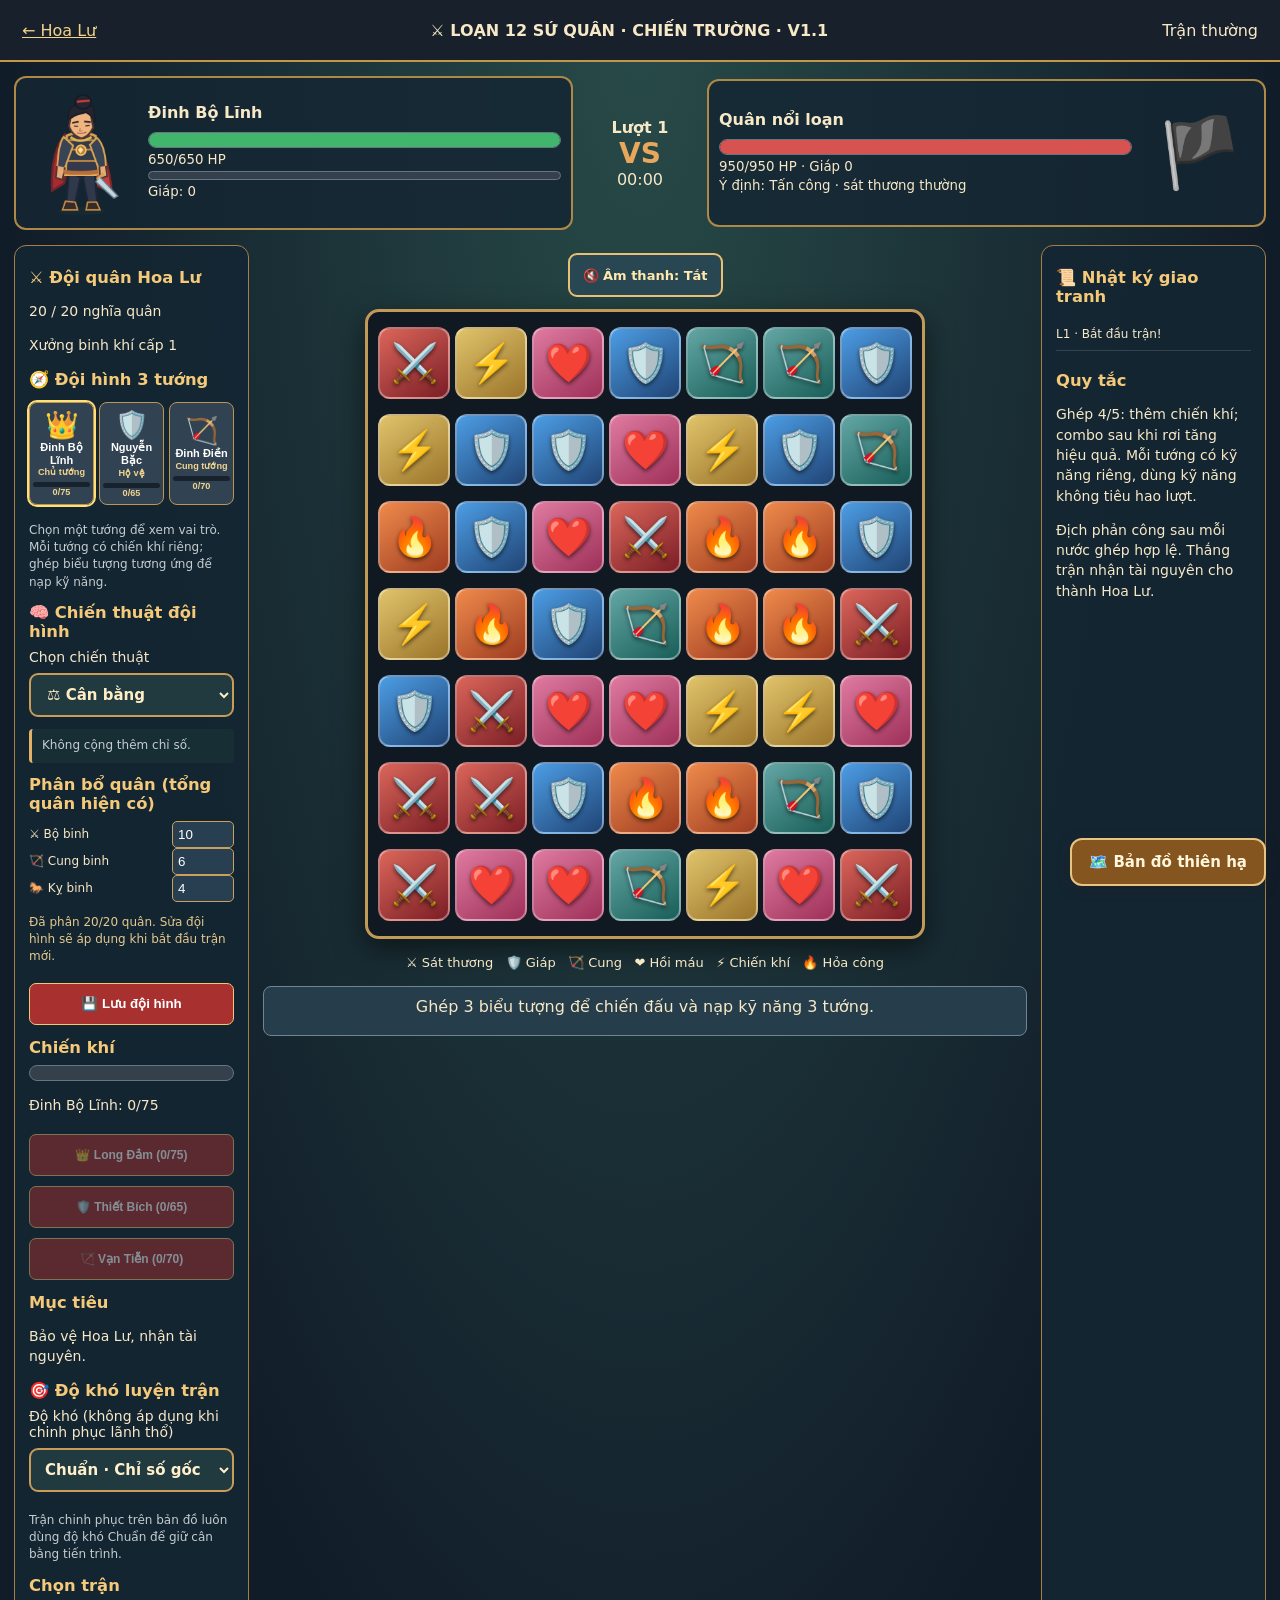
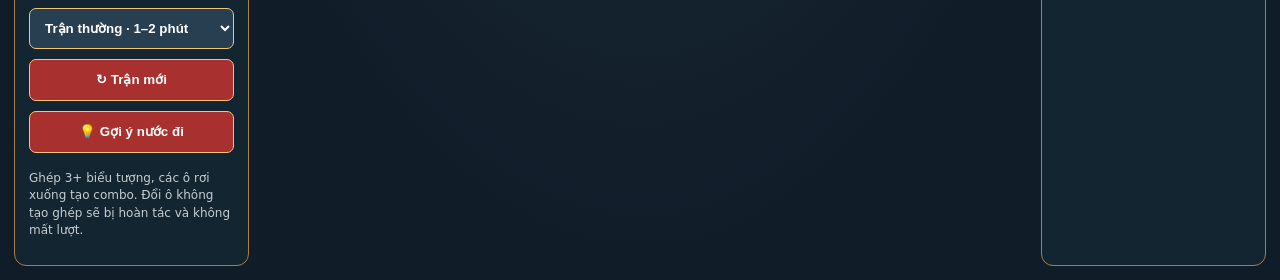
==== commit 512066ee: "feat(v1.1): activate audio toggle and mobile battle layout" ====
--- a/battle.html
+++ b/battle.html
@@ -1 +1 @@
-<!doctype html><html lang="vi"><head><meta charset="utf-8"><meta name="viewport" content="width=device-width,initial-scale=1"><title>Loạn 12 Sứ Quân | Chiến đấu</title><link rel="stylesheet" href="battle.css"><link rel="stylesheet" href="mobile.css"><link rel="stylesheet" href="mobile-v09.css"><link rel="stylesheet" href="battle-fx-v10.css"><link rel="stylesheet" href="heroes-v11.css"><link rel="stylesheet" href="enemy-ai-v11.css"></head><body><header><a href="index.html">← Hoa Lư</a><strong>⚔️ LOẠN 12 SỨ QUÂN · CHIẾN TRƯỜNG · V1.1</strong><span id="battle-type">Trận thường</span></header><main><section class="top"><div class="fighter player"><img src="assets/dinh_bo_linh.png" alt="Đinh Bộ Lĩnh"><div class="fdata"><b>Đinh Bộ Lĩnh</b><div class="meter"><div id="php" class="fill green"></div></div><small id="ptxt"></small><div class="meter shield"><div id="pshield" class="fill blue"></div></div><small id="shieldtxt"></small></div></div><div class="mid"><b id="round">Lượt 1</b><div class="vs">VS</div><span id="clock">00:00</span></div><div class="fighter enemy"><div class="enemy-icon">🏴</div><div class="fdata"><b id="enemyname">Quân nổi loạn</b><div class="meter"><div id="ehp" class="fill red"></div></div><small id="etxt"></small><small id="intent">Ý định: Tấn công</small></div></div></section><section class="play"><div class="sidebar"><h3>⚔️ Đội quân Hoa Lư</h3><p id="army"></p><p id="power"></p><h3>🧭 Đội hình 3 tướng</h3><div id="roster" class="roster"></div><p class="note">Chọn một tướng để xem vai trò. Mỗi tướng có chiến khí riêng; ghép biểu tượng tương ứng để nạp kỹ năng.</p><h3>🧠 Chiến thuật đội hình</h3><label for="doctrine">Chọn chiến thuật</label><select id="doctrine"><option value="balanced">⚖️ Cân bằng</option><option value="assault">⚔️ Tiên phong</option><option value="defense">🛡️ Kiên thủ</option><option value="support">❤️ Hậu cần</option></select><p id="doctrine-desc" class="note"></p><h3>Phân bổ quân (tổng quân hiện có)</h3><div id="troops" class="troops"></div><button id="save-formation">💾 Lưu đội hình</button><h3>Chiến khí</h3><div class="meter"><div class="fill yellow" id="energybar"></div></div><p id="energy"></p><div id="skills" class="skills"></div><h3>Mục tiêu</h3><p id="goal">Đánh bại quân địch.</p><h3>🎯 Độ khó luyện trận</h3><label for="difficulty">Độ khó (không áp dụng khi chinh phục lãnh thổ)</label><select id="difficulty"><option value="easy">Dễ · HP địch 80%, sát thương 75%</option><option value="normal">Chuẩn · Chỉ số gốc</option><option value="hard">Khó · HP địch 120%, sát thương 125%</option></select><p class="note">Trận chinh phục trên bản đồ luôn dùng độ khó Chuẩn để giữ cân bằng tiến trình.</p><h3>Chọn trận</h3><select id="mode"><option value="normal">Trận thường · 1–2 phút</option><option value="boss">Trận sứ quân · 3–4 phút</option></select><button id="restart">↻ Trận mới</button><button id="hint">💡 Gợi ý nước đi</button><p class="note">Ghép 3+ biểu tượng, các ô rơi xuống tạo combo. Đổi ô không tạo ghép sẽ bị hoàn tác và không mất lượt.</p></div><div class="board-wrap"><div id="board" class="board" role="grid" aria-label="Bàn cờ xếp hình 7 nhân 7"></div><div class="legend">⚔️ Sát thương &nbsp; 🛡️ Giáp &nbsp; 🏹 Cung &nbsp; ❤️ Hồi máu &nbsp; ⚡ Chiến khí &nbsp; 🔥 Hỏa công</div><div id="status" aria-live="polite">Chọn 2 ô liền nhau để ghép 3 biểu tượng.</div></div><div class="sidebar right"><h3>📜 Nhật ký giao tranh</h3><div id="log"></div><h3>Quy tắc</h3><p>Ghép 4/5: thêm chiến khí; combo sau khi rơi tăng hiệu quả. Mỗi tướng có kỹ năng riêng, dùng kỹ năng không tiêu hao lượt.</p><p>Địch phản công sau mỗi nước ghép hợp lệ. Thắng trận nhận tài nguyên cho thành Hoa Lư.</p></div></section></main><div class="overlay hidden" id="result"><div class="dialog"><h2 id="result-title"></h2><p id="result-text"></p><div class="actions"><button id="again">Đánh trận mới</button><a href="index.html">Về Hoa Lư</a></div></div></div><script src="battle.js"></script><script src="mobile-ux.js"></script><script src="battle-fx-v10.js"></script><a href="map.html" style="position:fixed;bottom:14px;right:14px;z-index:9999;background:#85551f;color:#fff6dc;border:2px solid #e5c580;border-radius:12px;padding:13px 17px;font:700 15px system-ui;text-decoration:none;box-shadow:0 3px 12px #2228">🗺️ Bản đồ thiên hạ</a></body></html>+<!doctype html><html lang="vi"><head><meta charset="utf-8"><meta name="viewport" content="width=device-width,initial-scale=1"><title>Loạn 12 Sứ Quân | Chiến đấu</title><link rel="stylesheet" href="battle.css"><link rel="stylesheet" href="mobile.css"><link rel="stylesheet" href="mobile-v09.css"><link rel="stylesheet" href="battle-fx-v10.css"><link rel="stylesheet" href="heroes-v11.css"><link rel="stylesheet" href="enemy-ai-v11.css"><link rel="stylesheet" href="battle-mobile-v11.css"></head><body><header><a href="index.html">← Hoa Lư</a><strong>⚔️ LOẠN 12 SỨ QUÂN · CHIẾN TRƯỜNG · V1.1</strong><span id="battle-type">Trận thường</span></header><main><section class="top"><div class="fighter player"><img src="assets/dinh_bo_linh.png" alt="Đinh Bộ Lĩnh"><div class="fdata"><b>Đinh Bộ Lĩnh</b><div class="meter"><div id="php" class="fill green"></div></div><small id="ptxt"></small><div class="meter shield"><div id="pshield" class="fill blue"></div></div><small id="shieldtxt"></small></div></div><div class="mid"><b id="round">Lượt 1</b><div class="vs">VS</div><span id="clock">00:00</span></div><div class="fighter enemy"><div class="enemy-icon">🏴</div><div class="fdata"><b id="enemyname">Quân nổi loạn</b><div class="meter"><div id="ehp" class="fill red"></div></div><small id="etxt"></small><small id="intent">Ý định: Tấn công</small></div></div></section><section class="play"><div class="sidebar"><h3>⚔️ Đội quân Hoa Lư</h3><p id="army"></p><p id="power"></p><h3>🧭 Đội hình 3 tướng</h3><div id="roster" class="roster"></div><p class="note">Chọn một tướng để xem vai trò. Mỗi tướng có chiến khí riêng; ghép biểu tượng tương ứng để nạp kỹ năng.</p><h3>🧠 Chiến thuật đội hình</h3><label for="doctrine">Chọn chiến thuật</label><select id="doctrine"><option value="balanced">⚖️ Cân bằng</option><option value="assault">⚔️ Tiên phong</option><option value="defense">🛡️ Kiên thủ</option><option value="support">❤️ Hậu cần</option></select><p id="doctrine-desc" class="note"></p><h3>Phân bổ quân (tổng quân hiện có)</h3><div id="troops" class="troops"></div><button id="save-formation">💾 Lưu đội hình</button><h3>Chiến khí</h3><div class="meter"><div class="fill yellow" id="energybar"></div></div><p id="energy"></p><div id="skills" class="skills"></div><h3>Mục tiêu</h3><p id="goal">Đánh bại quân địch.</p><h3>🎯 Độ khó luyện trận</h3><label for="difficulty">Độ khó (không áp dụng khi chinh phục lãnh thổ)</label><select id="difficulty"><option value="easy">Dễ · HP địch 80%, sát thương 75%</option><option value="normal">Chuẩn · Chỉ số gốc</option><option value="hard">Khó · HP địch 120%, sát thương 125%</option></select><p class="note">Trận chinh phục trên bản đồ luôn dùng độ khó Chuẩn để giữ cân bằng tiến trình.</p><h3>Chọn trận</h3><select id="mode"><option value="normal">Trận thường · 1–2 phút</option><option value="boss">Trận sứ quân · 3–4 phút</option></select><button id="restart">↻ Trận mới</button><button id="hint">💡 Gợi ý nước đi</button><p class="note">Ghép 3+ biểu tượng, các ô rơi xuống tạo combo. Đổi ô không tạo ghép sẽ bị hoàn tác và không mất lượt.</p></div><div class="board-wrap"><div class="battle-controls-v11"><button id="audio-toggle" type="button" aria-pressed="false">🔇 Âm thanh: Tắt</button></div><div id="board" class="board" role="grid" aria-label="Bàn cờ xếp hình 7 nhân 7"></div><div class="legend">⚔️ Sát thương &nbsp; 🛡️ Giáp &nbsp; 🏹 Cung &nbsp; ❤️ Hồi máu &nbsp; ⚡ Chiến khí &nbsp; 🔥 Hỏa công</div><div id="status" aria-live="polite">Chọn 2 ô liền nhau để ghép 3 biểu tượng.</div></div><div class="sidebar right"><h3>📜 Nhật ký giao tranh</h3><div id="log"></div><h3>Quy tắc</h3><p>Ghép 4/5: thêm chiến khí; combo sau khi rơi tăng hiệu quả. Mỗi tướng có kỹ năng riêng, dùng kỹ năng không tiêu hao lượt.</p><p>Địch phản công sau mỗi nước ghép hợp lệ. Thắng trận nhận tài nguyên cho thành Hoa Lư.</p></div></section></main><div class="overlay hidden" id="result"><div class="dialog"><h2 id="result-title"></h2><p id="result-text"></p><div class="actions"><button id="again">Đánh trận mới</button><a href="index.html">Về Hoa Lư</a></div></div></div><script src="battle.js"></script><script src="mobile-ux.js"></script><script src="battle-fx-v10.js"></script><script src="battle-audio-v11.js"></script><a href="map.html" style="position:fixed;bottom:14px;right:14px;z-index:9999;background:#85551f;color:#fff6dc;border:2px solid #e5c580;border-radius:12px;padding:13px 17px;font:700 15px system-ui;text-decoration:none;box-shadow:0 3px 12px #2228">🗺️ Bản đồ thiên hạ</a></body></html>
--- a/battle-mobile-v11.css
+++ b/battle-mobile-v11.css
@@ -0,0 +1,9 @@
+/* V1.1 Phase 5 mobile-first battle ergonomics */
+#audio-toggle{width:auto;min-height:44px;padding:9px 13px;margin:0;border:2px solid #e8c075;border-radius:9px;background:#284753;color:#ffe9ad;font:700 13px system-ui;white-space:nowrap}
+#audio-toggle:focus-visible{outline:3px solid #fff;outline-offset:3px}
+.battle-controls-v11{display:flex;justify-content:center;gap:8px;margin:8px auto 12px;max-width:560px}
+.board{touch-action:pan-y}
+.cell{user-select:none;-webkit-user-select:none;-webkit-tap-highlight-color:transparent}
+@media(max-width:900px){.board-wrap{min-width:0}.board{width:min(100%,560px);max-width:560px}.play{grid-template-columns:minmax(0,1fr)}.top{min-width:0}.fighter{min-width:0}.fdata{overflow-wrap:anywhere}}
+@media(max-width:560px){header{height:auto;min-height:58px;flex-wrap:wrap;justify-content:center;text-align:center;padding:8px}header strong{flex:1 1 65%;font-size:11px}.top{grid-template-columns:minmax(0,1fr) 42px minmax(0,1fr)}.mid .vs{font-size:18px}.fighter{min-width:0;gap:4px}.fighter img,.enemy-icon{width:38px;height:55px}.fdata b{font-size:11px}.board{width:100%;padding:4px;gap:3px}.cell{font-size:clamp(19px,6.4vw,31px);border-width:1px;min-height:0}.legend{font-size:11px}.sidebar{padding:11px}.overlay .dialog{width:min(100%,420px);max-height:90dvh;overflow:auto}}
+@media(prefers-reduced-motion:reduce){.cell,.fill{transition:none!important}}
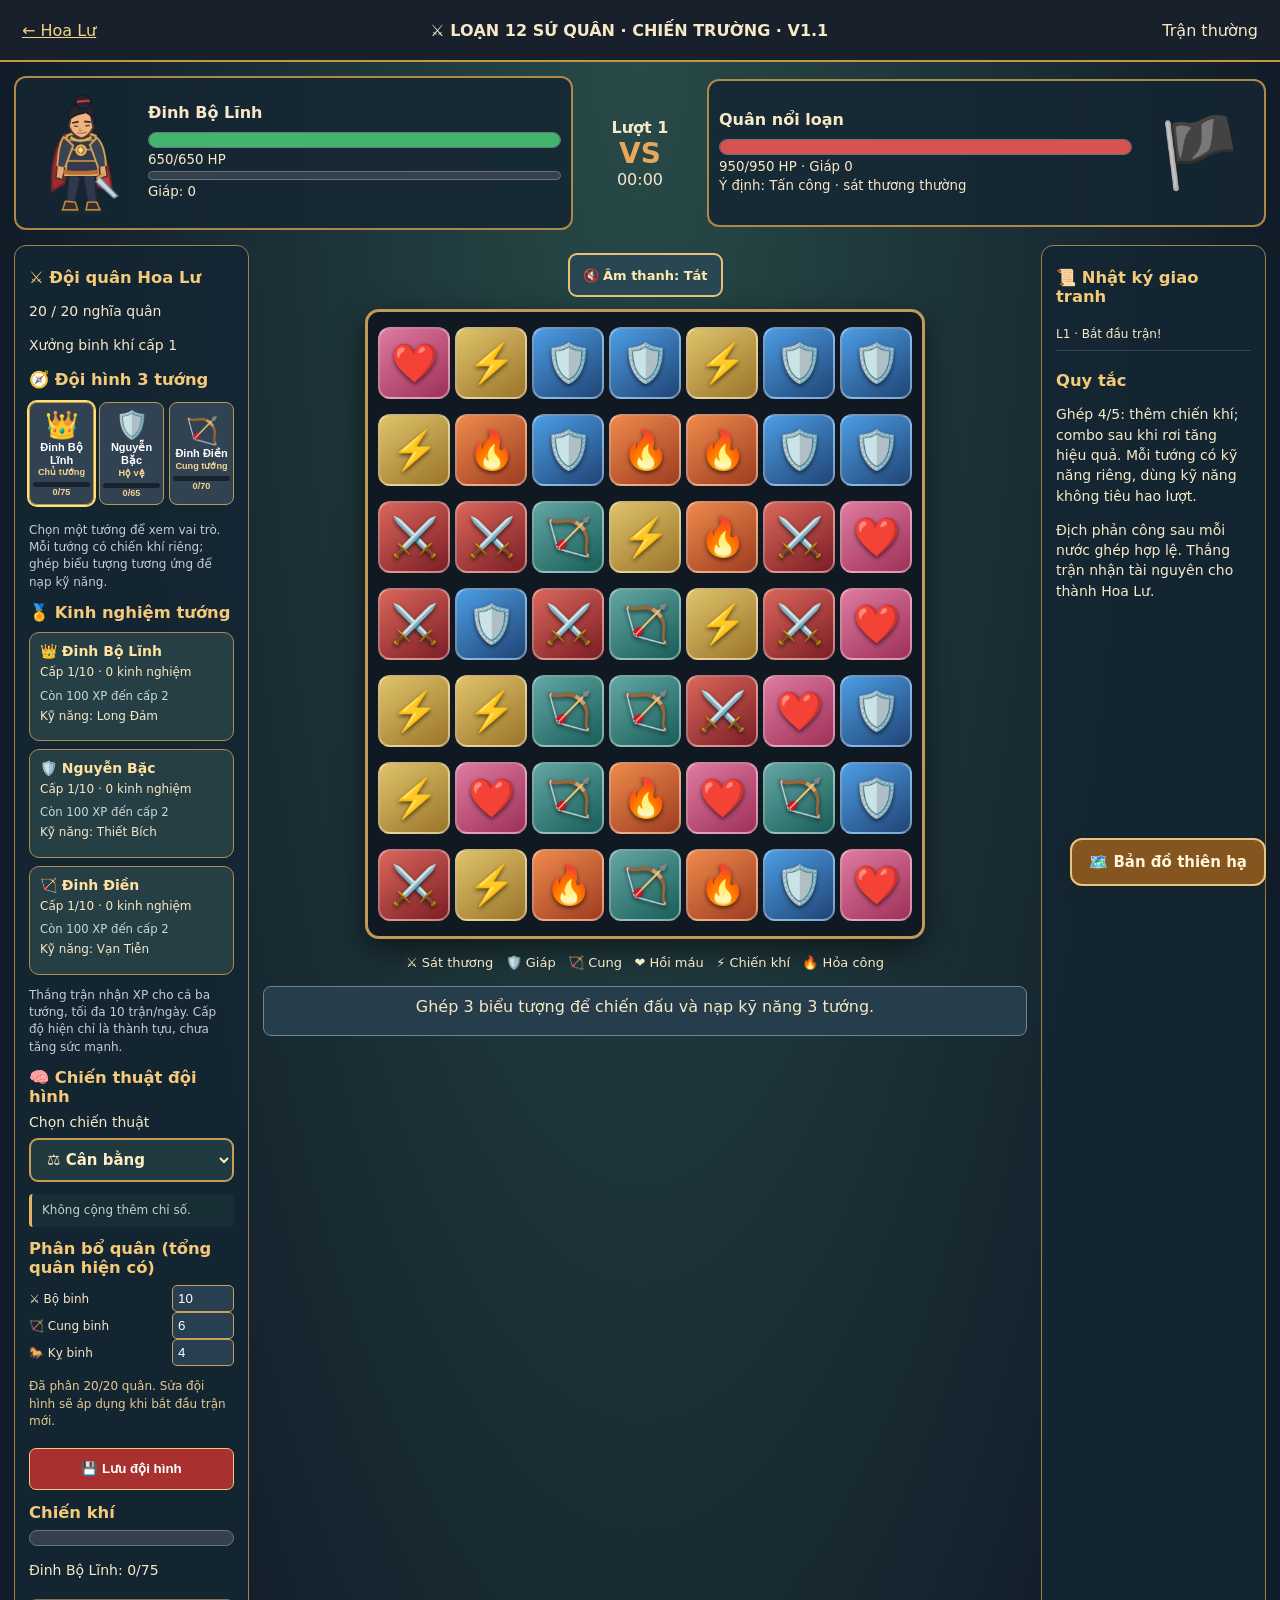
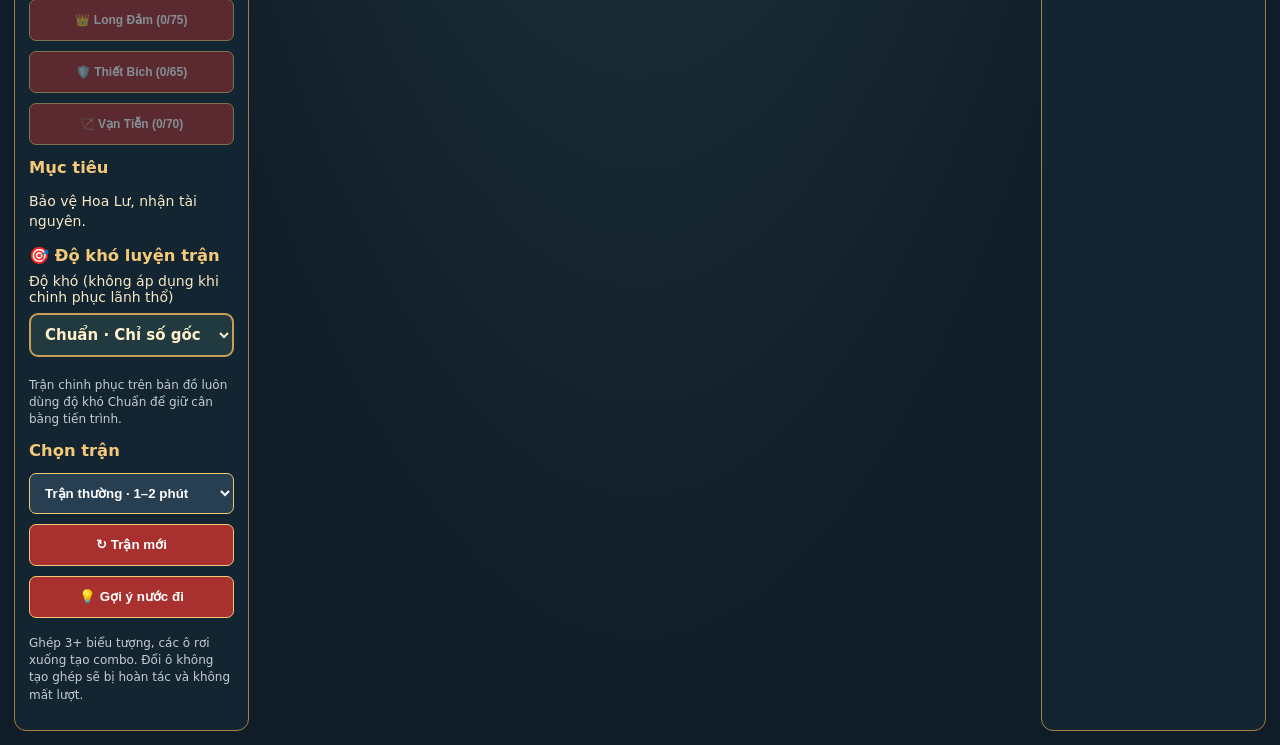
==== commit ec1d8b50: "feat(v1.2): display hero XP and load progression module" ====
--- a/battle.html
+++ b/battle.html
@@ -1 +1 @@
-<!doctype html><html lang="vi"><head><meta charset="utf-8"><meta name="viewport" content="width=device-width,initial-scale=1"><title>Loạn 12 Sứ Quân | Chiến đấu</title><link rel="stylesheet" href="battle.css"><link rel="stylesheet" href="mobile.css"><link rel="stylesheet" href="mobile-v09.css"><link rel="stylesheet" href="battle-fx-v10.css"><link rel="stylesheet" href="heroes-v11.css"><link rel="stylesheet" href="enemy-ai-v11.css"><link rel="stylesheet" href="battle-mobile-v11.css"></head><body><header><a href="index.html">← Hoa Lư</a><strong>⚔️ LOẠN 12 SỨ QUÂN · CHIẾN TRƯỜNG · V1.1</strong><span id="battle-type">Trận thường</span></header><main><section class="top"><div class="fighter player"><img src="assets/dinh_bo_linh.png" alt="Đinh Bộ Lĩnh"><div class="fdata"><b>Đinh Bộ Lĩnh</b><div class="meter"><div id="php" class="fill green"></div></div><small id="ptxt"></small><div class="meter shield"><div id="pshield" class="fill blue"></div></div><small id="shieldtxt"></small></div></div><div class="mid"><b id="round">Lượt 1</b><div class="vs">VS</div><span id="clock">00:00</span></div><div class="fighter enemy"><div class="enemy-icon">🏴</div><div class="fdata"><b id="enemyname">Quân nổi loạn</b><div class="meter"><div id="ehp" class="fill red"></div></div><small id="etxt"></small><small id="intent">Ý định: Tấn công</small></div></div></section><section class="play"><div class="sidebar"><h3>⚔️ Đội quân Hoa Lư</h3><p id="army"></p><p id="power"></p><h3>🧭 Đội hình 3 tướng</h3><div id="roster" class="roster"></div><p class="note">Chọn một tướng để xem vai trò. Mỗi tướng có chiến khí riêng; ghép biểu tượng tương ứng để nạp kỹ năng.</p><h3>🧠 Chiến thuật đội hình</h3><label for="doctrine">Chọn chiến thuật</label><select id="doctrine"><option value="balanced">⚖️ Cân bằng</option><option value="assault">⚔️ Tiên phong</option><option value="defense">🛡️ Kiên thủ</option><option value="support">❤️ Hậu cần</option></select><p id="doctrine-desc" class="note"></p><h3>Phân bổ quân (tổng quân hiện có)</h3><div id="troops" class="troops"></div><button id="save-formation">💾 Lưu đội hình</button><h3>Chiến khí</h3><div class="meter"><div class="fill yellow" id="energybar"></div></div><p id="energy"></p><div id="skills" class="skills"></div><h3>Mục tiêu</h3><p id="goal">Đánh bại quân địch.</p><h3>🎯 Độ khó luyện trận</h3><label for="difficulty">Độ khó (không áp dụng khi chinh phục lãnh thổ)</label><select id="difficulty"><option value="easy">Dễ · HP địch 80%, sát thương 75%</option><option value="normal">Chuẩn · Chỉ số gốc</option><option value="hard">Khó · HP địch 120%, sát thương 125%</option></select><p class="note">Trận chinh phục trên bản đồ luôn dùng độ khó Chuẩn để giữ cân bằng tiến trình.</p><h3>Chọn trận</h3><select id="mode"><option value="normal">Trận thường · 1–2 phút</option><option value="boss">Trận sứ quân · 3–4 phút</option></select><button id="restart">↻ Trận mới</button><button id="hint">💡 Gợi ý nước đi</button><p class="note">Ghép 3+ biểu tượng, các ô rơi xuống tạo combo. Đổi ô không tạo ghép sẽ bị hoàn tác và không mất lượt.</p></div><div class="board-wrap"><div class="battle-controls-v11"><button id="audio-toggle" type="button" aria-pressed="false">🔇 Âm thanh: Tắt</button></div><div id="board" class="board" role="grid" aria-label="Bàn cờ xếp hình 7 nhân 7"></div><div class="legend">⚔️ Sát thương &nbsp; 🛡️ Giáp &nbsp; 🏹 Cung &nbsp; ❤️ Hồi máu &nbsp; ⚡ Chiến khí &nbsp; 🔥 Hỏa công</div><div id="status" aria-live="polite">Chọn 2 ô liền nhau để ghép 3 biểu tượng.</div></div><div class="sidebar right"><h3>📜 Nhật ký giao tranh</h3><div id="log"></div><h3>Quy tắc</h3><p>Ghép 4/5: thêm chiến khí; combo sau khi rơi tăng hiệu quả. Mỗi tướng có kỹ năng riêng, dùng kỹ năng không tiêu hao lượt.</p><p>Địch phản công sau mỗi nước ghép hợp lệ. Thắng trận nhận tài nguyên cho thành Hoa Lư.</p></div></section></main><div class="overlay hidden" id="result"><div class="dialog"><h2 id="result-title"></h2><p id="result-text"></p><div class="actions"><button id="again">Đánh trận mới</button><a href="index.html">Về Hoa Lư</a></div></div></div><script src="battle.js"></script><script src="mobile-ux.js"></script><script src="battle-fx-v10.js"></script><script src="battle-audio-v11.js"></script><a href="map.html" style="position:fixed;bottom:14px;right:14px;z-index:9999;background:#85551f;color:#fff6dc;border:2px solid #e5c580;border-radius:12px;padding:13px 17px;font:700 15px system-ui;text-decoration:none;box-shadow:0 3px 12px #2228">🗺️ Bản đồ thiên hạ</a></body></html>+<!doctype html><html lang="vi"><head><meta charset="utf-8"><meta name="viewport" content="width=device-width,initial-scale=1"><title>Loạn 12 Sứ Quân | Chiến đấu</title><link rel="stylesheet" href="battle.css"><link rel="stylesheet" href="mobile.css"><link rel="stylesheet" href="mobile-v09.css"><link rel="stylesheet" href="battle-fx-v10.css"><link rel="stylesheet" href="heroes-v11.css"><link rel="stylesheet" href="enemy-ai-v11.css"><link rel="stylesheet" href="battle-mobile-v11.css"><link rel="stylesheet" href="hero-progress-v12.css"></head><body><header><a href="index.html">← Hoa Lư</a><strong>⚔️ LOẠN 12 SỨ QUÂN · CHIẾN TRƯỜNG · V1.1</strong><span id="battle-type">Trận thường</span></header><main><section class="top"><div class="fighter player"><img src="assets/dinh_bo_linh.png" alt="Đinh Bộ Lĩnh"><div class="fdata"><b>Đinh Bộ Lĩnh</b><div class="meter"><div id="php" class="fill green"></div></div><small id="ptxt"></small><div class="meter shield"><div id="pshield" class="fill blue"></div></div><small id="shieldtxt"></small></div></div><div class="mid"><b id="round">Lượt 1</b><div class="vs">VS</div><span id="clock">00:00</span></div><div class="fighter enemy"><div class="enemy-icon">🏴</div><div class="fdata"><b id="enemyname">Quân nổi loạn</b><div class="meter"><div id="ehp" class="fill red"></div></div><small id="etxt"></small><small id="intent">Ý định: Tấn công</small></div></div></section><section class="play"><div class="sidebar"><h3>⚔️ Đội quân Hoa Lư</h3><p id="army"></p><p id="power"></p><h3>🧭 Đội hình 3 tướng</h3><div id="roster" class="roster"></div><p class="note">Chọn một tướng để xem vai trò. Mỗi tướng có chiến khí riêng; ghép biểu tượng tương ứng để nạp kỹ năng.</p><h3>🏅 Kinh nghiệm tướng</h3><div id="hero-progress-v12" aria-label="Tiến trình tướng lĩnh"></div><p class="note">Thắng trận nhận XP cho cả ba tướng, tối đa 10 trận/ngày. Cấp độ hiện chỉ là thành tựu, chưa tăng sức mạnh.</p><h3>🧠 Chiến thuật đội hình</h3><label for="doctrine">Chọn chiến thuật</label><select id="doctrine"><option value="balanced">⚖️ Cân bằng</option><option value="assault">⚔️ Tiên phong</option><option value="defense">🛡️ Kiên thủ</option><option value="support">❤️ Hậu cần</option></select><p id="doctrine-desc" class="note"></p><h3>Phân bổ quân (tổng quân hiện có)</h3><div id="troops" class="troops"></div><button id="save-formation">💾 Lưu đội hình</button><h3>Chiến khí</h3><div class="meter"><div class="fill yellow" id="energybar"></div></div><p id="energy"></p><div id="skills" class="skills"></div><h3>Mục tiêu</h3><p id="goal">Đánh bại quân địch.</p><h3>🎯 Độ khó luyện trận</h3><label for="difficulty">Độ khó (không áp dụng khi chinh phục lãnh thổ)</label><select id="difficulty"><option value="easy">Dễ · HP địch 80%, sát thương 75%</option><option value="normal">Chuẩn · Chỉ số gốc</option><option value="hard">Khó · HP địch 120%, sát thương 125%</option></select><p class="note">Trận chinh phục trên bản đồ luôn dùng độ khó Chuẩn để giữ cân bằng tiến trình.</p><h3>Chọn trận</h3><select id="mode"><option value="normal">Trận thường · 1–2 phút</option><option value="boss">Trận sứ quân · 3–4 phút</option></select><button id="restart">↻ Trận mới</button><button id="hint">💡 Gợi ý nước đi</button><p class="note">Ghép 3+ biểu tượng, các ô rơi xuống tạo combo. Đổi ô không tạo ghép sẽ bị hoàn tác và không mất lượt.</p></div><div class="board-wrap"><div class="battle-controls-v11"><button id="audio-toggle" type="button" aria-pressed="false">🔇 Âm thanh: Tắt</button></div><div id="board" class="board" role="grid" aria-label="Bàn cờ xếp hình 7 nhân 7"></div><div class="legend">⚔️ Sát thương &nbsp; 🛡️ Giáp &nbsp; 🏹 Cung &nbsp; ❤️ Hồi máu &nbsp; ⚡ Chiến khí &nbsp; 🔥 Hỏa công</div><div id="status" aria-live="polite">Chọn 2 ô liền nhau để ghép 3 biểu tượng.</div></div><div class="sidebar right"><h3>📜 Nhật ký giao tranh</h3><div id="log"></div><h3>Quy tắc</h3><p>Ghép 4/5: thêm chiến khí; combo sau khi rơi tăng hiệu quả. Mỗi tướng có kỹ năng riêng, dùng kỹ năng không tiêu hao lượt.</p><p>Địch phản công sau mỗi nước ghép hợp lệ. Thắng trận nhận tài nguyên cho thành Hoa Lư.</p></div></section></main><div class="overlay hidden" id="result"><div class="dialog"><h2 id="result-title"></h2><p id="result-text"></p><div class="actions"><button id="again">Đánh trận mới</button><a href="index.html">Về Hoa Lư</a></div></div></div><script src="hero-progress-v12.js"></script><script src="battle.js"></script><script src="mobile-ux.js"></script><script src="battle-fx-v10.js"></script><script src="battle-audio-v11.js"></script><a href="map.html" style="position:fixed;bottom:14px;right:14px;z-index:9999;background:#85551f;color:#fff6dc;border:2px solid #e5c580;border-radius:12px;padding:13px 17px;font:700 15px system-ui;text-decoration:none;box-shadow:0 3px 12px #2228">🗺️ Bản đồ thiên hạ</a></body></html>
--- a/hero-progress-v12.css
+++ b/hero-progress-v12.css
@@ -0,0 +1 @@
+#hero-progress-v12{display:grid;gap:8px;margin:10px 0}.hero-progress-card{background:#263f45;border:1px solid #b18b54;border-radius:10px;padding:10px}.hero-progress-card strong{color:#ffe1a1}.hero-progress-card p{margin:5px 0;font-size:12px}.hero-progress-card small{color:#cbd7d2}
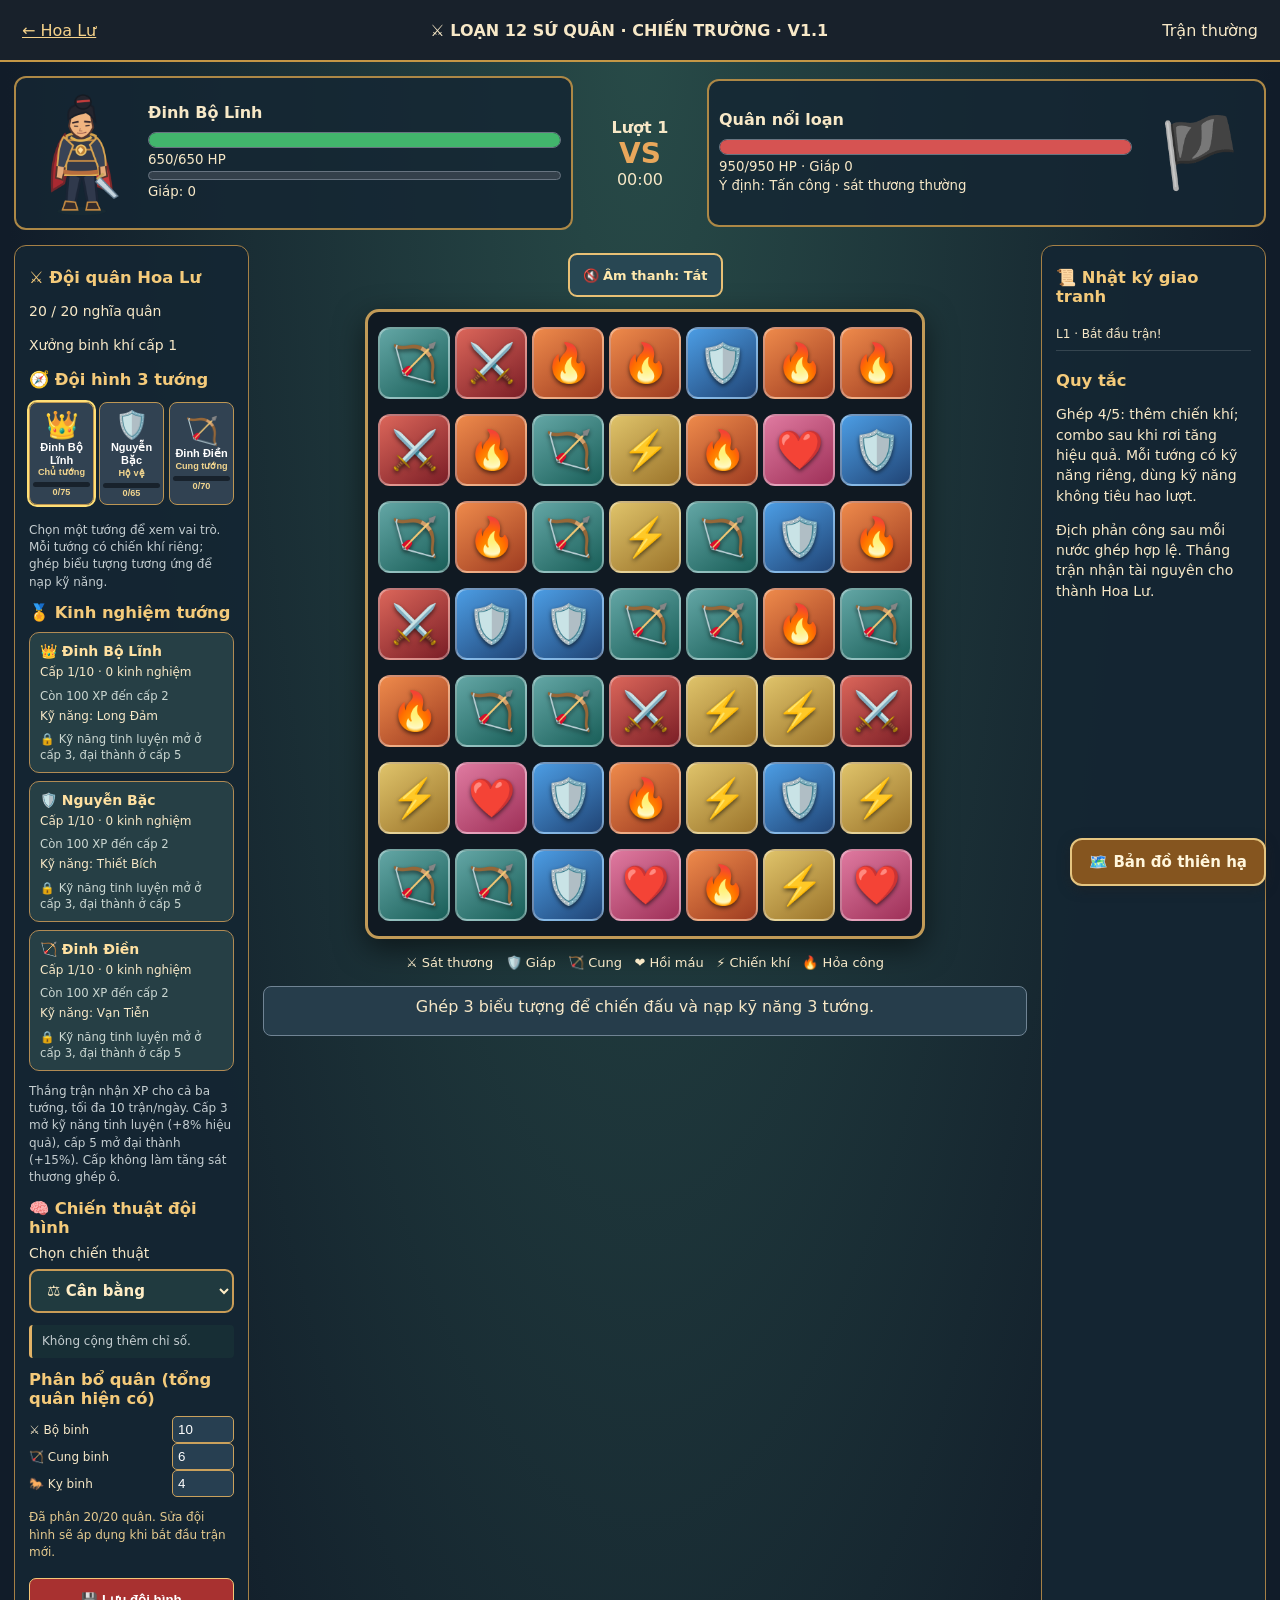
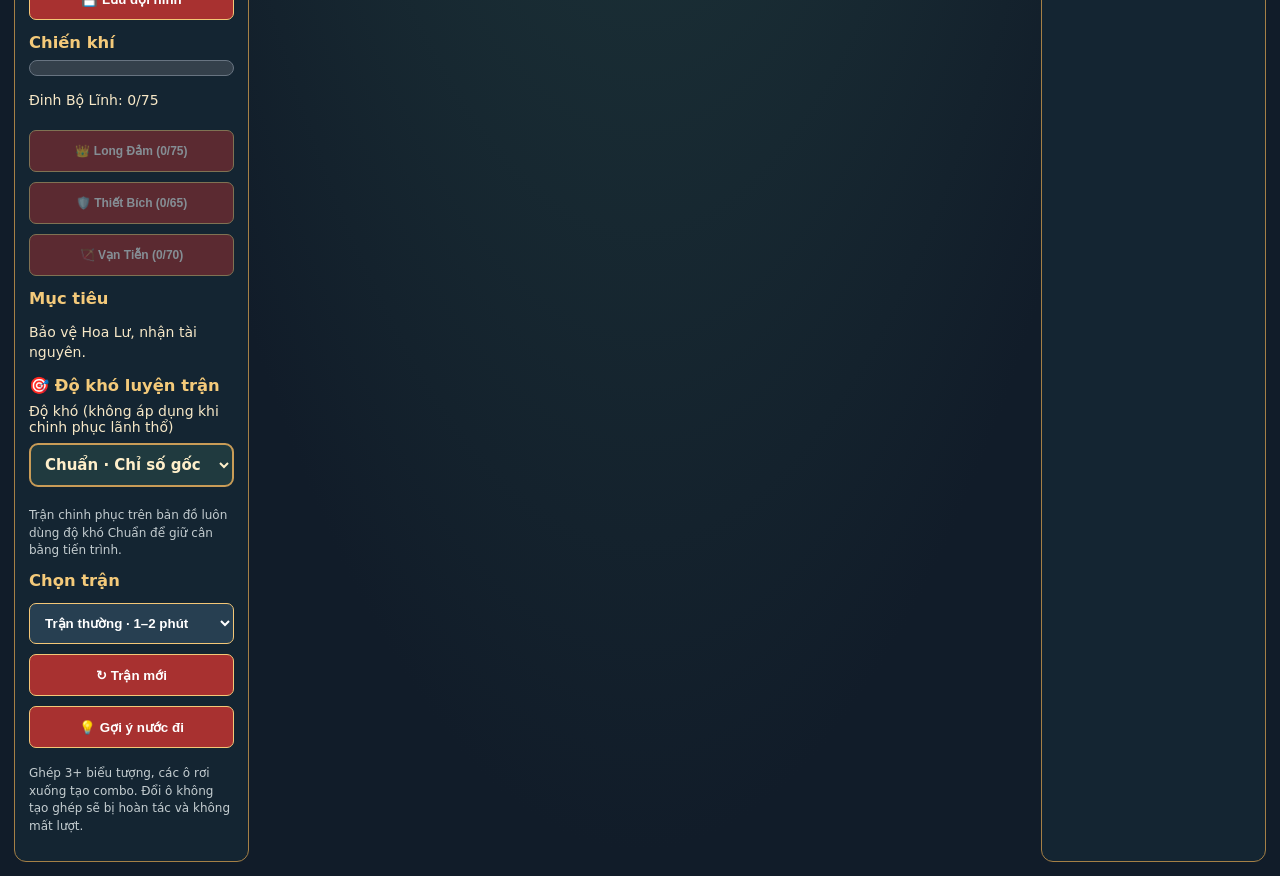
==== commit 4c82e196: "feat(v1.2): explain hero skill unlocks in battle UI" ====
--- a/battle.html
+++ b/battle.html
@@ -1 +1 @@
-<!doctype html><html lang="vi"><head><meta charset="utf-8"><meta name="viewport" content="width=device-width,initial-scale=1"><title>Loạn 12 Sứ Quân | Chiến đấu</title><link rel="stylesheet" href="battle.css"><link rel="stylesheet" href="mobile.css"><link rel="stylesheet" href="mobile-v09.css"><link rel="stylesheet" href="battle-fx-v10.css"><link rel="stylesheet" href="heroes-v11.css"><link rel="stylesheet" href="enemy-ai-v11.css"><link rel="stylesheet" href="battle-mobile-v11.css"><link rel="stylesheet" href="hero-progress-v12.css"></head><body><header><a href="index.html">← Hoa Lư</a><strong>⚔️ LOẠN 12 SỨ QUÂN · CHIẾN TRƯỜNG · V1.1</strong><span id="battle-type">Trận thường</span></header><main><section class="top"><div class="fighter player"><img src="assets/dinh_bo_linh.png" alt="Đinh Bộ Lĩnh"><div class="fdata"><b>Đinh Bộ Lĩnh</b><div class="meter"><div id="php" class="fill green"></div></div><small id="ptxt"></small><div class="meter shield"><div id="pshield" class="fill blue"></div></div><small id="shieldtxt"></small></div></div><div class="mid"><b id="round">Lượt 1</b><div class="vs">VS</div><span id="clock">00:00</span></div><div class="fighter enemy"><div class="enemy-icon">🏴</div><div class="fdata"><b id="enemyname">Quân nổi loạn</b><div class="meter"><div id="ehp" class="fill red"></div></div><small id="etxt"></small><small id="intent">Ý định: Tấn công</small></div></div></section><section class="play"><div class="sidebar"><h3>⚔️ Đội quân Hoa Lư</h3><p id="army"></p><p id="power"></p><h3>🧭 Đội hình 3 tướng</h3><div id="roster" class="roster"></div><p class="note">Chọn một tướng để xem vai trò. Mỗi tướng có chiến khí riêng; ghép biểu tượng tương ứng để nạp kỹ năng.</p><h3>🏅 Kinh nghiệm tướng</h3><div id="hero-progress-v12" aria-label="Tiến trình tướng lĩnh"></div><p class="note">Thắng trận nhận XP cho cả ba tướng, tối đa 10 trận/ngày. Cấp độ hiện chỉ là thành tựu, chưa tăng sức mạnh.</p><h3>🧠 Chiến thuật đội hình</h3><label for="doctrine">Chọn chiến thuật</label><select id="doctrine"><option value="balanced">⚖️ Cân bằng</option><option value="assault">⚔️ Tiên phong</option><option value="defense">🛡️ Kiên thủ</option><option value="support">❤️ Hậu cần</option></select><p id="doctrine-desc" class="note"></p><h3>Phân bổ quân (tổng quân hiện có)</h3><div id="troops" class="troops"></div><button id="save-formation">💾 Lưu đội hình</button><h3>Chiến khí</h3><div class="meter"><div class="fill yellow" id="energybar"></div></div><p id="energy"></p><div id="skills" class="skills"></div><h3>Mục tiêu</h3><p id="goal">Đánh bại quân địch.</p><h3>🎯 Độ khó luyện trận</h3><label for="difficulty">Độ khó (không áp dụng khi chinh phục lãnh thổ)</label><select id="difficulty"><option value="easy">Dễ · HP địch 80%, sát thương 75%</option><option value="normal">Chuẩn · Chỉ số gốc</option><option value="hard">Khó · HP địch 120%, sát thương 125%</option></select><p class="note">Trận chinh phục trên bản đồ luôn dùng độ khó Chuẩn để giữ cân bằng tiến trình.</p><h3>Chọn trận</h3><select id="mode"><option value="normal">Trận thường · 1–2 phút</option><option value="boss">Trận sứ quân · 3–4 phút</option></select><button id="restart">↻ Trận mới</button><button id="hint">💡 Gợi ý nước đi</button><p class="note">Ghép 3+ biểu tượng, các ô rơi xuống tạo combo. Đổi ô không tạo ghép sẽ bị hoàn tác và không mất lượt.</p></div><div class="board-wrap"><div class="battle-controls-v11"><button id="audio-toggle" type="button" aria-pressed="false">🔇 Âm thanh: Tắt</button></div><div id="board" class="board" role="grid" aria-label="Bàn cờ xếp hình 7 nhân 7"></div><div class="legend">⚔️ Sát thương &nbsp; 🛡️ Giáp &nbsp; 🏹 Cung &nbsp; ❤️ Hồi máu &nbsp; ⚡ Chiến khí &nbsp; 🔥 Hỏa công</div><div id="status" aria-live="polite">Chọn 2 ô liền nhau để ghép 3 biểu tượng.</div></div><div class="sidebar right"><h3>📜 Nhật ký giao tranh</h3><div id="log"></div><h3>Quy tắc</h3><p>Ghép 4/5: thêm chiến khí; combo sau khi rơi tăng hiệu quả. Mỗi tướng có kỹ năng riêng, dùng kỹ năng không tiêu hao lượt.</p><p>Địch phản công sau mỗi nước ghép hợp lệ. Thắng trận nhận tài nguyên cho thành Hoa Lư.</p></div></section></main><div class="overlay hidden" id="result"><div class="dialog"><h2 id="result-title"></h2><p id="result-text"></p><div class="actions"><button id="again">Đánh trận mới</button><a href="index.html">Về Hoa Lư</a></div></div></div><script src="hero-progress-v12.js"></script><script src="battle.js"></script><script src="mobile-ux.js"></script><script src="battle-fx-v10.js"></script><script src="battle-audio-v11.js"></script><a href="map.html" style="position:fixed;bottom:14px;right:14px;z-index:9999;background:#85551f;color:#fff6dc;border:2px solid #e5c580;border-radius:12px;padding:13px 17px;font:700 15px system-ui;text-decoration:none;box-shadow:0 3px 12px #2228">🗺️ Bản đồ thiên hạ</a></body></html>+<!doctype html><html lang="vi"><head><meta charset="utf-8"><meta name="viewport" content="width=device-width,initial-scale=1"><title>Loạn 12 Sứ Quân | Chiến đấu</title><link rel="stylesheet" href="battle.css"><link rel="stylesheet" href="mobile.css"><link rel="stylesheet" href="mobile-v09.css"><link rel="stylesheet" href="battle-fx-v10.css"><link rel="stylesheet" href="heroes-v11.css"><link rel="stylesheet" href="enemy-ai-v11.css"><link rel="stylesheet" href="battle-mobile-v11.css"><link rel="stylesheet" href="hero-progress-v12.css"></head><body><header><a href="index.html">← Hoa Lư</a><strong>⚔️ LOẠN 12 SỨ QUÂN · CHIẾN TRƯỜNG · V1.1</strong><span id="battle-type">Trận thường</span></header><main><section class="top"><div class="fighter player"><img src="assets/dinh_bo_linh.png" alt="Đinh Bộ Lĩnh"><div class="fdata"><b>Đinh Bộ Lĩnh</b><div class="meter"><div id="php" class="fill green"></div></div><small id="ptxt"></small><div class="meter shield"><div id="pshield" class="fill blue"></div></div><small id="shieldtxt"></small></div></div><div class="mid"><b id="round">Lượt 1</b><div class="vs">VS</div><span id="clock">00:00</span></div><div class="fighter enemy"><div class="enemy-icon">🏴</div><div class="fdata"><b id="enemyname">Quân nổi loạn</b><div class="meter"><div id="ehp" class="fill red"></div></div><small id="etxt"></small><small id="intent">Ý định: Tấn công</small></div></div></section><section class="play"><div class="sidebar"><h3>⚔️ Đội quân Hoa Lư</h3><p id="army"></p><p id="power"></p><h3>🧭 Đội hình 3 tướng</h3><div id="roster" class="roster"></div><p class="note">Chọn một tướng để xem vai trò. Mỗi tướng có chiến khí riêng; ghép biểu tượng tương ứng để nạp kỹ năng.</p><h3>🏅 Kinh nghiệm tướng</h3><div id="hero-progress-v12" aria-label="Tiến trình tướng lĩnh"></div><p class="note">Thắng trận nhận XP cho cả ba tướng, tối đa 10 trận/ngày. Cấp 3 mở kỹ năng tinh luyện (+8% hiệu quả), cấp 5 mở đại thành (+15%). Cấp không làm tăng sát thương ghép ô.</p><h3>🧠 Chiến thuật đội hình</h3><label for="doctrine">Chọn chiến thuật</label><select id="doctrine"><option value="balanced">⚖️ Cân bằng</option><option value="assault">⚔️ Tiên phong</option><option value="defense">🛡️ Kiên thủ</option><option value="support">❤️ Hậu cần</option></select><p id="doctrine-desc" class="note"></p><h3>Phân bổ quân (tổng quân hiện có)</h3><div id="troops" class="troops"></div><button id="save-formation">💾 Lưu đội hình</button><h3>Chiến khí</h3><div class="meter"><div class="fill yellow" id="energybar"></div></div><p id="energy"></p><div id="skills" class="skills"></div><h3>Mục tiêu</h3><p id="goal">Đánh bại quân địch.</p><h3>🎯 Độ khó luyện trận</h3><label for="difficulty">Độ khó (không áp dụng khi chinh phục lãnh thổ)</label><select id="difficulty"><option value="easy">Dễ · HP địch 80%, sát thương 75%</option><option value="normal">Chuẩn · Chỉ số gốc</option><option value="hard">Khó · HP địch 120%, sát thương 125%</option></select><p class="note">Trận chinh phục trên bản đồ luôn dùng độ khó Chuẩn để giữ cân bằng tiến trình.</p><h3>Chọn trận</h3><select id="mode"><option value="normal">Trận thường · 1–2 phút</option><option value="boss">Trận sứ quân · 3–4 phút</option></select><button id="restart">↻ Trận mới</button><button id="hint">💡 Gợi ý nước đi</button><p class="note">Ghép 3+ biểu tượng, các ô rơi xuống tạo combo. Đổi ô không tạo ghép sẽ bị hoàn tác và không mất lượt.</p></div><div class="board-wrap"><div class="battle-controls-v11"><button id="audio-toggle" type="button" aria-pressed="false">🔇 Âm thanh: Tắt</button></div><div id="board" class="board" role="grid" aria-label="Bàn cờ xếp hình 7 nhân 7"></div><div class="legend">⚔️ Sát thương &nbsp; 🛡️ Giáp &nbsp; 🏹 Cung &nbsp; ❤️ Hồi máu &nbsp; ⚡ Chiến khí &nbsp; 🔥 Hỏa công</div><div id="status" aria-live="polite">Chọn 2 ô liền nhau để ghép 3 biểu tượng.</div></div><div class="sidebar right"><h3>📜 Nhật ký giao tranh</h3><div id="log"></div><h3>Quy tắc</h3><p>Ghép 4/5: thêm chiến khí; combo sau khi rơi tăng hiệu quả. Mỗi tướng có kỹ năng riêng, dùng kỹ năng không tiêu hao lượt.</p><p>Địch phản công sau mỗi nước ghép hợp lệ. Thắng trận nhận tài nguyên cho thành Hoa Lư.</p></div></section></main><div class="overlay hidden" id="result"><div class="dialog"><h2 id="result-title"></h2><p id="result-text"></p><div class="actions"><button id="again">Đánh trận mới</button><a href="index.html">Về Hoa Lư</a></div></div></div><script src="hero-progress-v12.js"></script><script src="battle.js"></script><script src="mobile-ux.js"></script><script src="battle-fx-v10.js"></script><script src="battle-audio-v11.js"></script><a href="map.html" style="position:fixed;bottom:14px;right:14px;z-index:9999;background:#85551f;color:#fff6dc;border:2px solid #e5c580;border-radius:12px;padding:13px 17px;font:700 15px system-ui;text-decoration:none;box-shadow:0 3px 12px #2228">🗺️ Bản đồ thiên hạ</a></body></html>
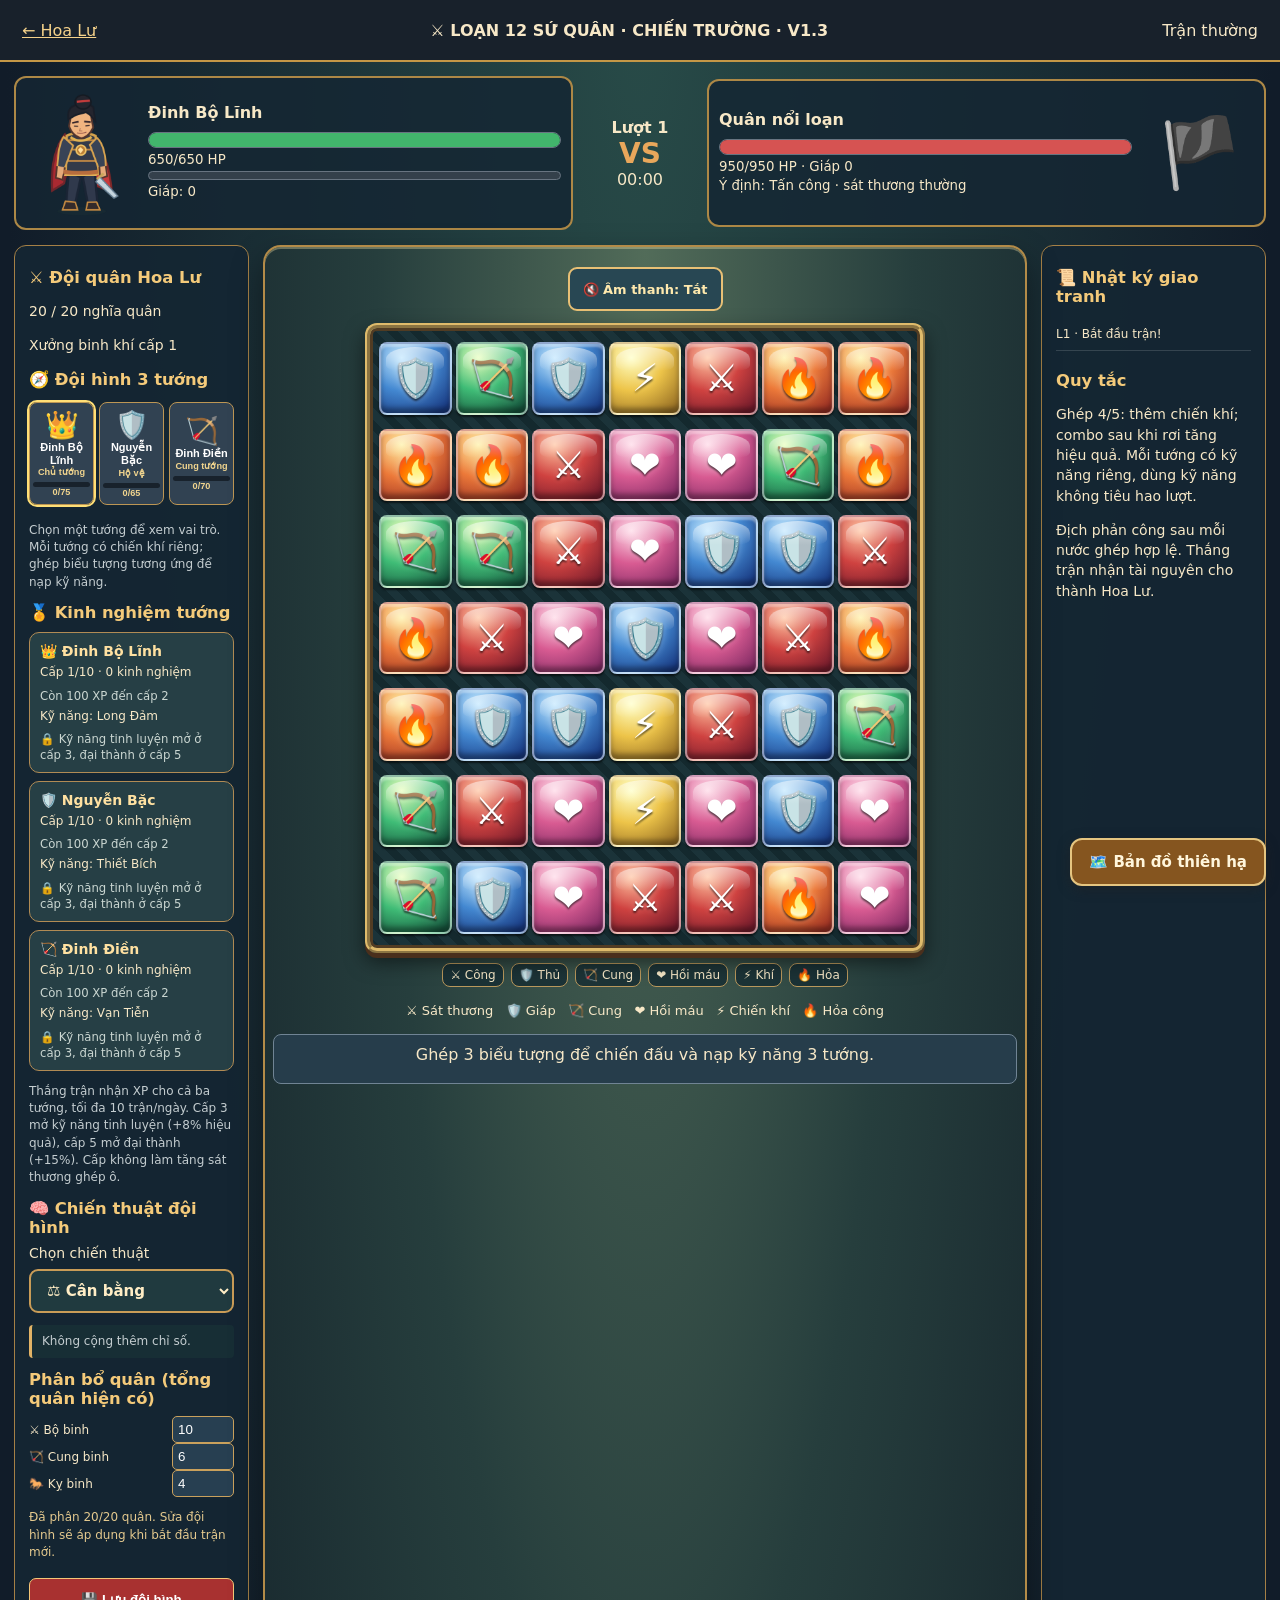
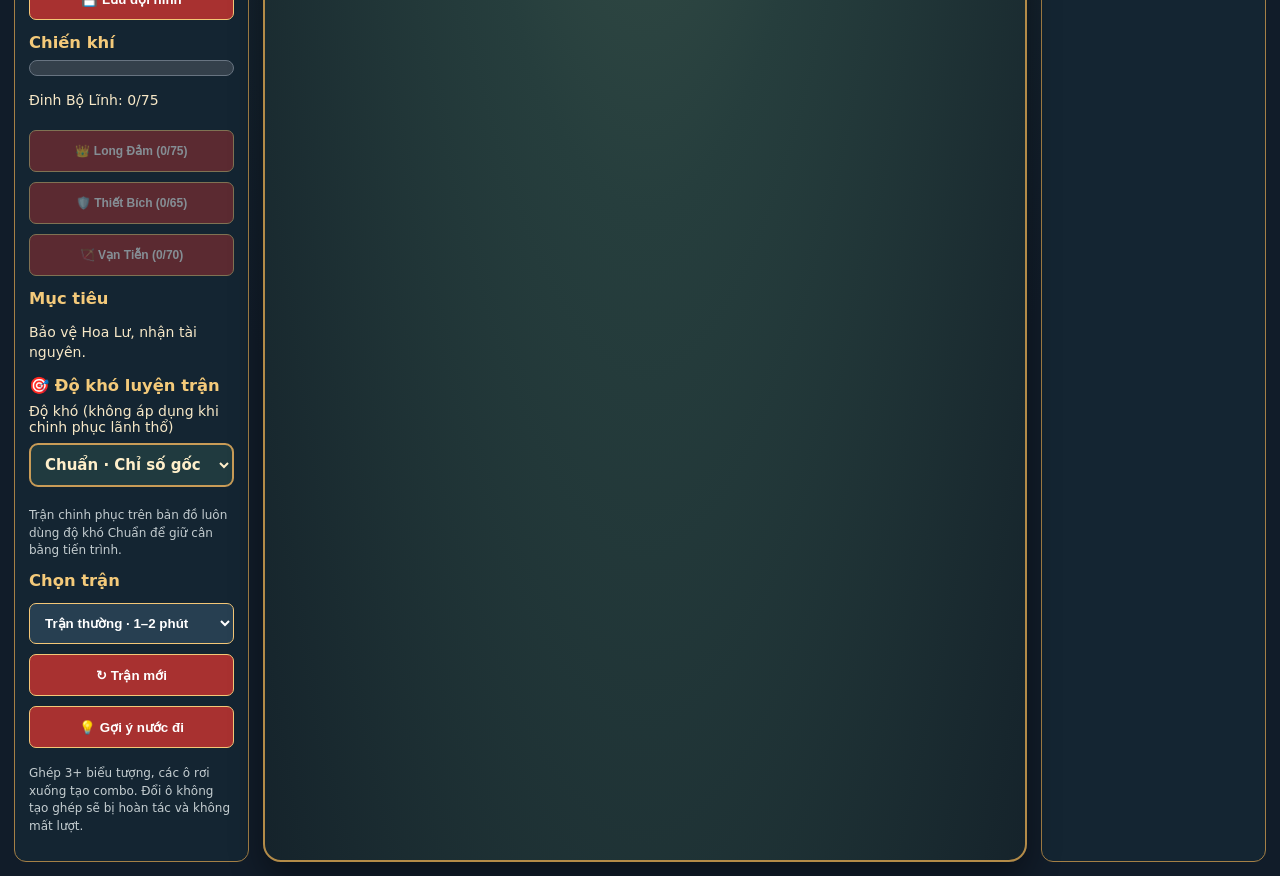
==== commit 595c4ead: "feat(v1.3): enable classic battle skin and combo visuals" ====
--- a/battle.html
+++ b/battle.html
@@ -1 +1 @@
-<!doctype html><html lang="vi"><head><meta charset="utf-8"><meta name="viewport" content="width=device-width,initial-scale=1"><title>Loạn 12 Sứ Quân | Chiến đấu</title><link rel="stylesheet" href="battle.css"><link rel="stylesheet" href="mobile.css"><link rel="stylesheet" href="mobile-v09.css"><link rel="stylesheet" href="battle-fx-v10.css"><link rel="stylesheet" href="heroes-v11.css"><link rel="stylesheet" href="enemy-ai-v11.css"><link rel="stylesheet" href="battle-mobile-v11.css"><link rel="stylesheet" href="hero-progress-v12.css"></head><body><header><a href="index.html">← Hoa Lư</a><strong>⚔️ LOẠN 12 SỨ QUÂN · CHIẾN TRƯỜNG · V1.1</strong><span id="battle-type">Trận thường</span></header><main><section class="top"><div class="fighter player"><img src="assets/dinh_bo_linh.png" alt="Đinh Bộ Lĩnh"><div class="fdata"><b>Đinh Bộ Lĩnh</b><div class="meter"><div id="php" class="fill green"></div></div><small id="ptxt"></small><div class="meter shield"><div id="pshield" class="fill blue"></div></div><small id="shieldtxt"></small></div></div><div class="mid"><b id="round">Lượt 1</b><div class="vs">VS</div><span id="clock">00:00</span></div><div class="fighter enemy"><div class="enemy-icon">🏴</div><div class="fdata"><b id="enemyname">Quân nổi loạn</b><div class="meter"><div id="ehp" class="fill red"></div></div><small id="etxt"></small><small id="intent">Ý định: Tấn công</small></div></div></section><section class="play"><div class="sidebar"><h3>⚔️ Đội quân Hoa Lư</h3><p id="army"></p><p id="power"></p><h3>🧭 Đội hình 3 tướng</h3><div id="roster" class="roster"></div><p class="note">Chọn một tướng để xem vai trò. Mỗi tướng có chiến khí riêng; ghép biểu tượng tương ứng để nạp kỹ năng.</p><h3>🏅 Kinh nghiệm tướng</h3><div id="hero-progress-v12" aria-label="Tiến trình tướng lĩnh"></div><p class="note">Thắng trận nhận XP cho cả ba tướng, tối đa 10 trận/ngày. Cấp 3 mở kỹ năng tinh luyện (+8% hiệu quả), cấp 5 mở đại thành (+15%). Cấp không làm tăng sát thương ghép ô.</p><h3>🧠 Chiến thuật đội hình</h3><label for="doctrine">Chọn chiến thuật</label><select id="doctrine"><option value="balanced">⚖️ Cân bằng</option><option value="assault">⚔️ Tiên phong</option><option value="defense">🛡️ Kiên thủ</option><option value="support">❤️ Hậu cần</option></select><p id="doctrine-desc" class="note"></p><h3>Phân bổ quân (tổng quân hiện có)</h3><div id="troops" class="troops"></div><button id="save-formation">💾 Lưu đội hình</button><h3>Chiến khí</h3><div class="meter"><div class="fill yellow" id="energybar"></div></div><p id="energy"></p><div id="skills" class="skills"></div><h3>Mục tiêu</h3><p id="goal">Đánh bại quân địch.</p><h3>🎯 Độ khó luyện trận</h3><label for="difficulty">Độ khó (không áp dụng khi chinh phục lãnh thổ)</label><select id="difficulty"><option value="easy">Dễ · HP địch 80%, sát thương 75%</option><option value="normal">Chuẩn · Chỉ số gốc</option><option value="hard">Khó · HP địch 120%, sát thương 125%</option></select><p class="note">Trận chinh phục trên bản đồ luôn dùng độ khó Chuẩn để giữ cân bằng tiến trình.</p><h3>Chọn trận</h3><select id="mode"><option value="normal">Trận thường · 1–2 phút</option><option value="boss">Trận sứ quân · 3–4 phút</option></select><button id="restart">↻ Trận mới</button><button id="hint">💡 Gợi ý nước đi</button><p class="note">Ghép 3+ biểu tượng, các ô rơi xuống tạo combo. Đổi ô không tạo ghép sẽ bị hoàn tác và không mất lượt.</p></div><div class="board-wrap"><div class="battle-controls-v11"><button id="audio-toggle" type="button" aria-pressed="false">🔇 Âm thanh: Tắt</button></div><div id="board" class="board" role="grid" aria-label="Bàn cờ xếp hình 7 nhân 7"></div><div class="legend">⚔️ Sát thương &nbsp; 🛡️ Giáp &nbsp; 🏹 Cung &nbsp; ❤️ Hồi máu &nbsp; ⚡ Chiến khí &nbsp; 🔥 Hỏa công</div><div id="status" aria-live="polite">Chọn 2 ô liền nhau để ghép 3 biểu tượng.</div></div><div class="sidebar right"><h3>📜 Nhật ký giao tranh</h3><div id="log"></div><h3>Quy tắc</h3><p>Ghép 4/5: thêm chiến khí; combo sau khi rơi tăng hiệu quả. Mỗi tướng có kỹ năng riêng, dùng kỹ năng không tiêu hao lượt.</p><p>Địch phản công sau mỗi nước ghép hợp lệ. Thắng trận nhận tài nguyên cho thành Hoa Lư.</p></div></section></main><div class="overlay hidden" id="result"><div class="dialog"><h2 id="result-title"></h2><p id="result-text"></p><div class="actions"><button id="again">Đánh trận mới</button><a href="index.html">Về Hoa Lư</a></div></div></div><script src="hero-progress-v12.js"></script><script src="battle.js"></script><script src="mobile-ux.js"></script><script src="battle-fx-v10.js"></script><script src="battle-audio-v11.js"></script><a href="map.html" style="position:fixed;bottom:14px;right:14px;z-index:9999;background:#85551f;color:#fff6dc;border:2px solid #e5c580;border-radius:12px;padding:13px 17px;font:700 15px system-ui;text-decoration:none;box-shadow:0 3px 12px #2228">🗺️ Bản đồ thiên hạ</a></body></html>+<!doctype html><html lang="vi"><head><meta charset="utf-8"><meta name="viewport" content="width=device-width,initial-scale=1"><title>Loạn 12 Sứ Quân | Chiến đấu</title><link rel="stylesheet" href="battle.css"><link rel="stylesheet" href="mobile.css"><link rel="stylesheet" href="mobile-v09.css"><link rel="stylesheet" href="battle-fx-v10.css"><link rel="stylesheet" href="heroes-v11.css"><link rel="stylesheet" href="enemy-ai-v11.css"><link rel="stylesheet" href="battle-mobile-v11.css"><link rel="stylesheet" href="hero-progress-v12.css"><link rel="stylesheet" href="battle-j2me-v13.css"></head><body><header><a href="index.html">← Hoa Lư</a><strong>⚔️ LOẠN 12 SỨ QUÂN · CHIẾN TRƯỜNG · V1.3</strong><span id="battle-type">Trận thường</span></header><main><section class="top"><div class="fighter player"><img src="assets/dinh_bo_linh.png" alt="Đinh Bộ Lĩnh"><div class="fdata"><b>Đinh Bộ Lĩnh</b><div class="meter"><div id="php" class="fill green"></div></div><small id="ptxt"></small><div class="meter shield"><div id="pshield" class="fill blue"></div></div><small id="shieldtxt"></small></div></div><div class="mid"><b id="round">Lượt 1</b><div class="vs">VS</div><span id="clock">00:00</span></div><div class="fighter enemy"><div class="enemy-icon">🏴</div><div class="fdata"><b id="enemyname">Quân nổi loạn</b><div class="meter"><div id="ehp" class="fill red"></div></div><small id="etxt"></small><small id="intent">Ý định: Tấn công</small></div></div></section><section class="play"><div class="sidebar"><h3>⚔️ Đội quân Hoa Lư</h3><p id="army"></p><p id="power"></p><h3>🧭 Đội hình 3 tướng</h3><div id="roster" class="roster"></div><p class="note">Chọn một tướng để xem vai trò. Mỗi tướng có chiến khí riêng; ghép biểu tượng tương ứng để nạp kỹ năng.</p><h3>🏅 Kinh nghiệm tướng</h3><div id="hero-progress-v12" aria-label="Tiến trình tướng lĩnh"></div><p class="note">Thắng trận nhận XP cho cả ba tướng, tối đa 10 trận/ngày. Cấp 3 mở kỹ năng tinh luyện (+8% hiệu quả), cấp 5 mở đại thành (+15%). Cấp không làm tăng sát thương ghép ô.</p><h3>🧠 Chiến thuật đội hình</h3><label for="doctrine">Chọn chiến thuật</label><select id="doctrine"><option value="balanced">⚖️ Cân bằng</option><option value="assault">⚔️ Tiên phong</option><option value="defense">🛡️ Kiên thủ</option><option value="support">❤️ Hậu cần</option></select><p id="doctrine-desc" class="note"></p><h3>Phân bổ quân (tổng quân hiện có)</h3><div id="troops" class="troops"></div><button id="save-formation">💾 Lưu đội hình</button><h3>Chiến khí</h3><div class="meter"><div class="fill yellow" id="energybar"></div></div><p id="energy"></p><div id="skills" class="skills"></div><h3>Mục tiêu</h3><p id="goal">Đánh bại quân địch.</p><h3>🎯 Độ khó luyện trận</h3><label for="difficulty">Độ khó (không áp dụng khi chinh phục lãnh thổ)</label><select id="difficulty"><option value="easy">Dễ · HP địch 80%, sát thương 75%</option><option value="normal">Chuẩn · Chỉ số gốc</option><option value="hard">Khó · HP địch 120%, sát thương 125%</option></select><p class="note">Trận chinh phục trên bản đồ luôn dùng độ khó Chuẩn để giữ cân bằng tiến trình.</p><h3>Chọn trận</h3><select id="mode"><option value="normal">Trận thường · 1–2 phút</option><option value="boss">Trận sứ quân · 3–4 phút</option></select><button id="restart">↻ Trận mới</button><button id="hint">💡 Gợi ý nước đi</button><p class="note">Ghép 3+ biểu tượng, các ô rơi xuống tạo combo. Đổi ô không tạo ghép sẽ bị hoàn tác và không mất lượt.</p></div><div class="board-wrap"><div class="battle-controls-v11"><button id="audio-toggle" type="button" aria-pressed="false">🔇 Âm thanh: Tắt</button></div><div id="board" class="board" role="grid" aria-label="Bàn cờ xếp hình 7 nhân 7"></div><div class="v13-tile-key" aria-label="Chú giải biểu tượng"><span>⚔️ Công</span><span>🛡️ Thủ</span><span>🏹 Cung</span><span>❤️ Hồi máu</span><span>⚡ Khí</span><span>🔥 Hỏa</span></div><div class="legend">⚔️ Sát thương &nbsp; 🛡️ Giáp &nbsp; 🏹 Cung &nbsp; ❤️ Hồi máu &nbsp; ⚡ Chiến khí &nbsp; 🔥 Hỏa công</div><div id="status" aria-live="polite">Chọn 2 ô liền nhau để ghép 3 biểu tượng.</div></div><div class="sidebar right"><h3>📜 Nhật ký giao tranh</h3><div id="log"></div><h3>Quy tắc</h3><p>Ghép 4/5: thêm chiến khí; combo sau khi rơi tăng hiệu quả. Mỗi tướng có kỹ năng riêng, dùng kỹ năng không tiêu hao lượt.</p><p>Địch phản công sau mỗi nước ghép hợp lệ. Thắng trận nhận tài nguyên cho thành Hoa Lư.</p></div></section></main><div class="overlay hidden" id="result"><div class="dialog"><h2 id="result-title"></h2><p id="result-text"></p><div class="actions"><button id="again">Đánh trận mới</button><a href="index.html">Về Hoa Lư</a></div></div></div><script src="hero-progress-v12.js"></script><script src="battle.js"></script><script src="mobile-ux.js"></script><script src="battle-fx-v10.js"></script><script src="battle-audio-v11.js"></script><script src="battle-j2me-v13.js"></script><a href="map.html" style="position:fixed;bottom:14px;right:14px;z-index:9999;background:#85551f;color:#fff6dc;border:2px solid #e5c580;border-radius:12px;padding:13px 17px;font:700 15px system-ui;text-decoration:none;box-shadow:0 3px 12px #2228">🗺️ Bản đồ thiên hạ</a></body></html>
--- a/battle-j2me-v13.css
+++ b/battle-j2me-v13.css
@@ -0,0 +1,26 @@
+/* V1.3 P1 — J2ME-inspired jewel board, original vector styling. */
+.board-wrap{position:relative;isolation:isolate;padding:12px 8px 16px;border:2px solid #b38b48;border-radius:18px;background:radial-gradient(ellipse at 50% 0%,#526c59 0%,#263e3d 50%,#15232b 100%);box-shadow:inset 0 2px 0 #ffedaa55,0 14px 32px #0006}
+.board{position:relative;gap:4px;padding:9px;border:5px ridge #dfbb6b;border-radius:12px;background:repeating-linear-gradient(45deg,#14292e,#14292e 8px,#1b3339 8px,#1b3339 16px);box-shadow:inset 0 0 0 3px #513c23,0 5px 0 #4a2f1c,0 9px 20px #0008}
+.board .cell{position:relative;overflow:hidden;border-radius:8px;border:2px solid #ffffff7c;box-shadow:inset 0 3px 2px #ffffff60,inset 0 -5px 5px #0005,0 2px 2px #0009;font-family:'Segoe UI Emoji',system-ui,sans-serif;font-size:clamp(22px,3.3vw,38px);line-height:1;text-shadow:0 2px 2px #0009,0 0 9px #fff5;touch-action:manipulation;transition:transform .14s ease,filter .14s ease,box-shadow .14s ease}
+.board .cell::before{content:'';position:absolute;inset:5% 8% auto;height:35%;border-radius:70% 70% 35% 35%;background:linear-gradient(#fff8,#fff0);pointer-events:none}
+.board .cell:active{transform:scale(.93)}
+.board .cell.selected{outline:3px solid #fff5a2;outline-offset:-3px;filter:brightness(1.25);z-index:1}
+.board .cell.hint{outline:3px solid #78ffff;outline-offset:-3px}
+.board .t0{background:radial-gradient(circle at 30% 20%,#ffc4a1,#cf4240 45%,#751c2c 90%)}
+.board .t1{background:radial-gradient(circle at 30% 20%,#c2e8ff,#4388d1 45%,#193a82 90%)}
+.board .t2{background:radial-gradient(circle at 30% 20%,#e8ffba,#3fbc76 45%,#16553d 90%)}
+.board .t3{background:radial-gradient(circle at 30% 20%,#ffd9e7,#d85b92 45%,#832c65 90%)}
+.board .t4{background:radial-gradient(circle at 30% 20%,#ffffc5,#edc449 45%,#987025 90%)}
+.board .t5{background:radial-gradient(circle at 30% 20%,#fff1a5,#ec7939 45%,#9b3124 90%)}
+.board .cell.v13-match{animation:v13-pop .28s ease-out both;filter:brightness(1.6)}
+.board .cell.v13-new{animation:v13-drop .23s cubic-bezier(.18,.7,.3,1.25) both}
+.board.v13-combo{animation:v13-board-glow .42s ease-out}
+.v13-combo-label{position:absolute;left:50%;top:38%;transform:translate(-50%,-50%);z-index:4;pointer-events:none;color:#fff6bb;font-weight:1000;font-size:clamp(25px,6vw,46px);letter-spacing:1px;text-shadow:0 3px #823b1b,0 0 14px #ffe88e;animation:v13-label .65s ease-out both}
+.v13-tile-key{display:flex;justify-content:center;flex-wrap:wrap;gap:7px;margin:10px auto;font-size:12px}
+.v13-tile-key span{padding:4px 7px;border:1px solid #b9985c;border-radius:8px;background:#162c32cc}
+@keyframes v13-pop{0%{transform:scale(1);opacity:1}55%{transform:scale(1.16)}100%{transform:scale(.6);opacity:.2}}
+@keyframes v13-drop{from{transform:translateY(-20%);opacity:.35}to{transform:translateY(0);opacity:1}}
+@keyframes v13-board-glow{50%{filter:brightness(1.28)}}
+@keyframes v13-label{0%{opacity:0;transform:translate(-50%,-35%) scale(.75)}35%{opacity:1}100%{opacity:0;transform:translate(-50%,-95%) scale(1.15)}}
+@media(max-width:480px){.board-wrap{padding:8px 3px 10px}.board{gap:3px;padding:5px;border-width:3px}.board .cell{border-width:1px;border-radius:5px;font-size:clamp(21px,6vw,32px)}.v13-tile-key{gap:4px;font-size:11px}}
+@media(prefers-reduced-motion:reduce){.board .cell,.board.v13-combo,.v13-combo-label{animation:none!important;transition:none!important}}
